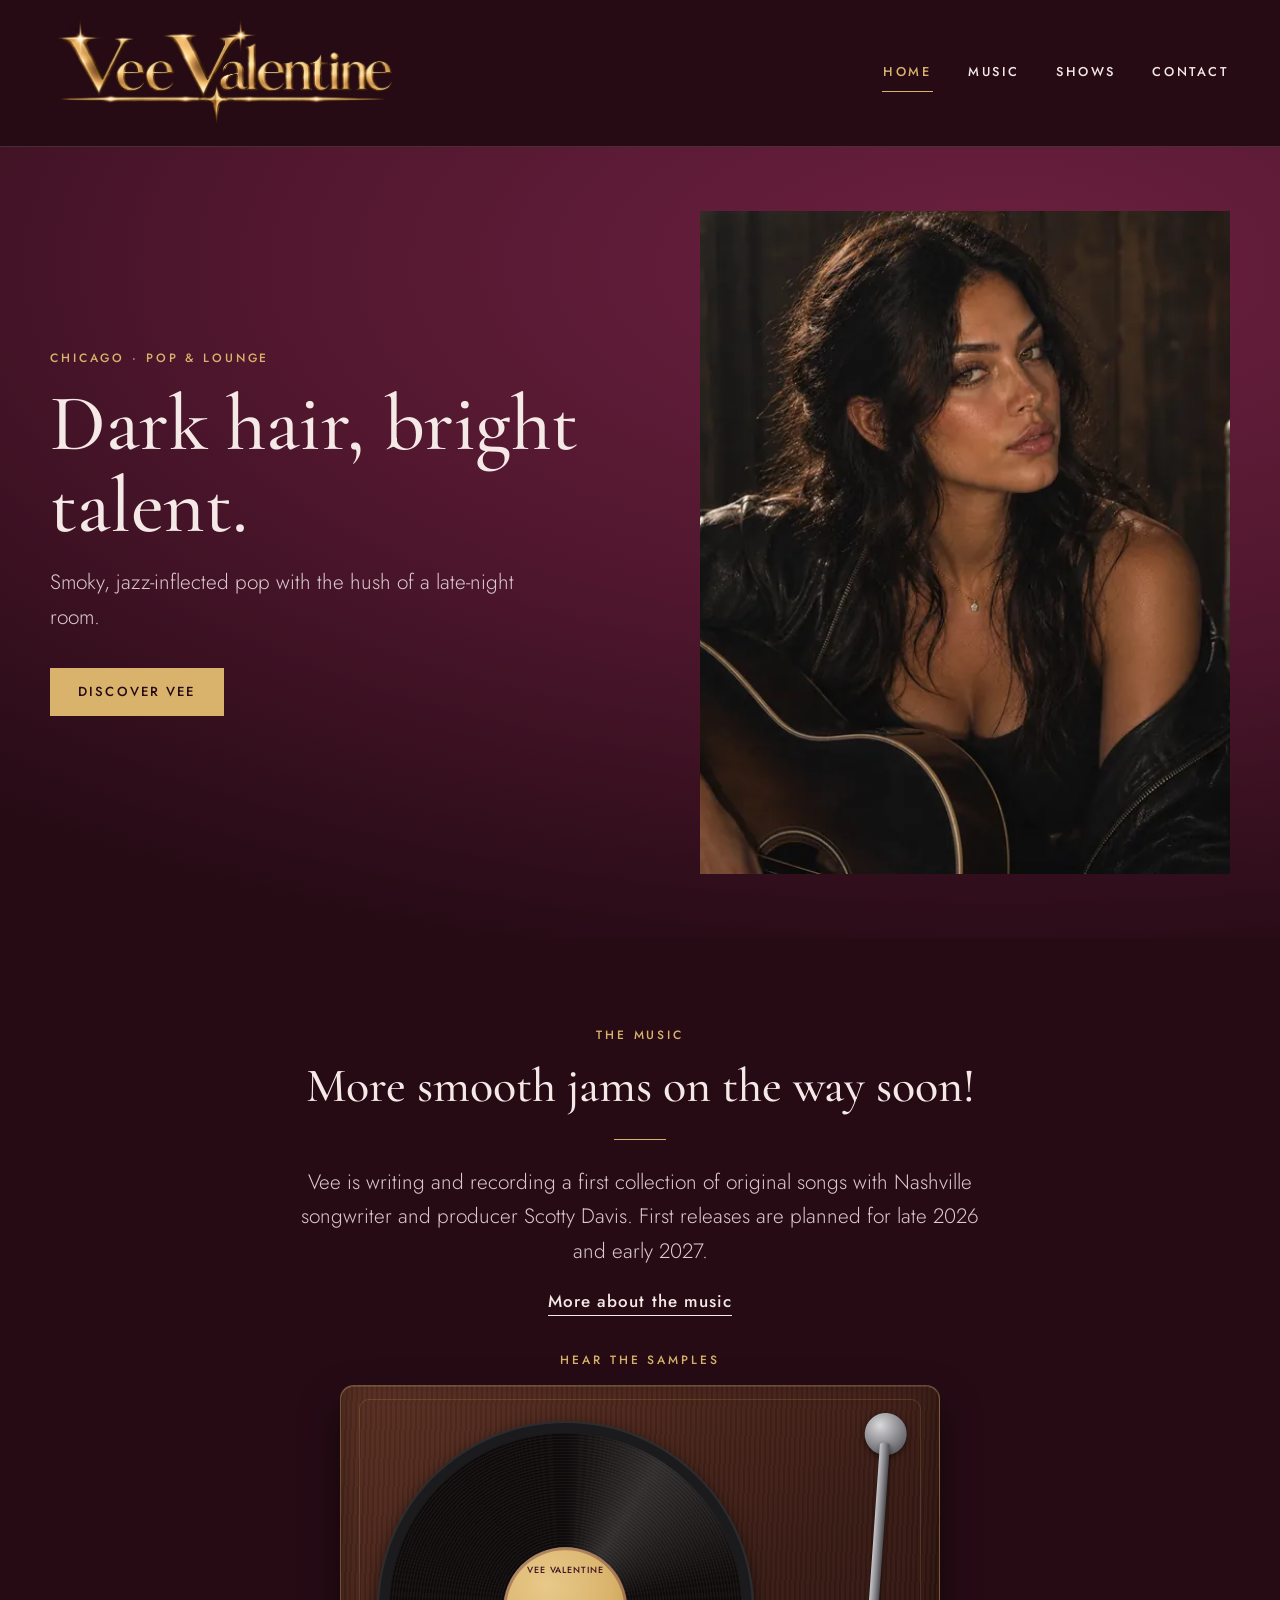
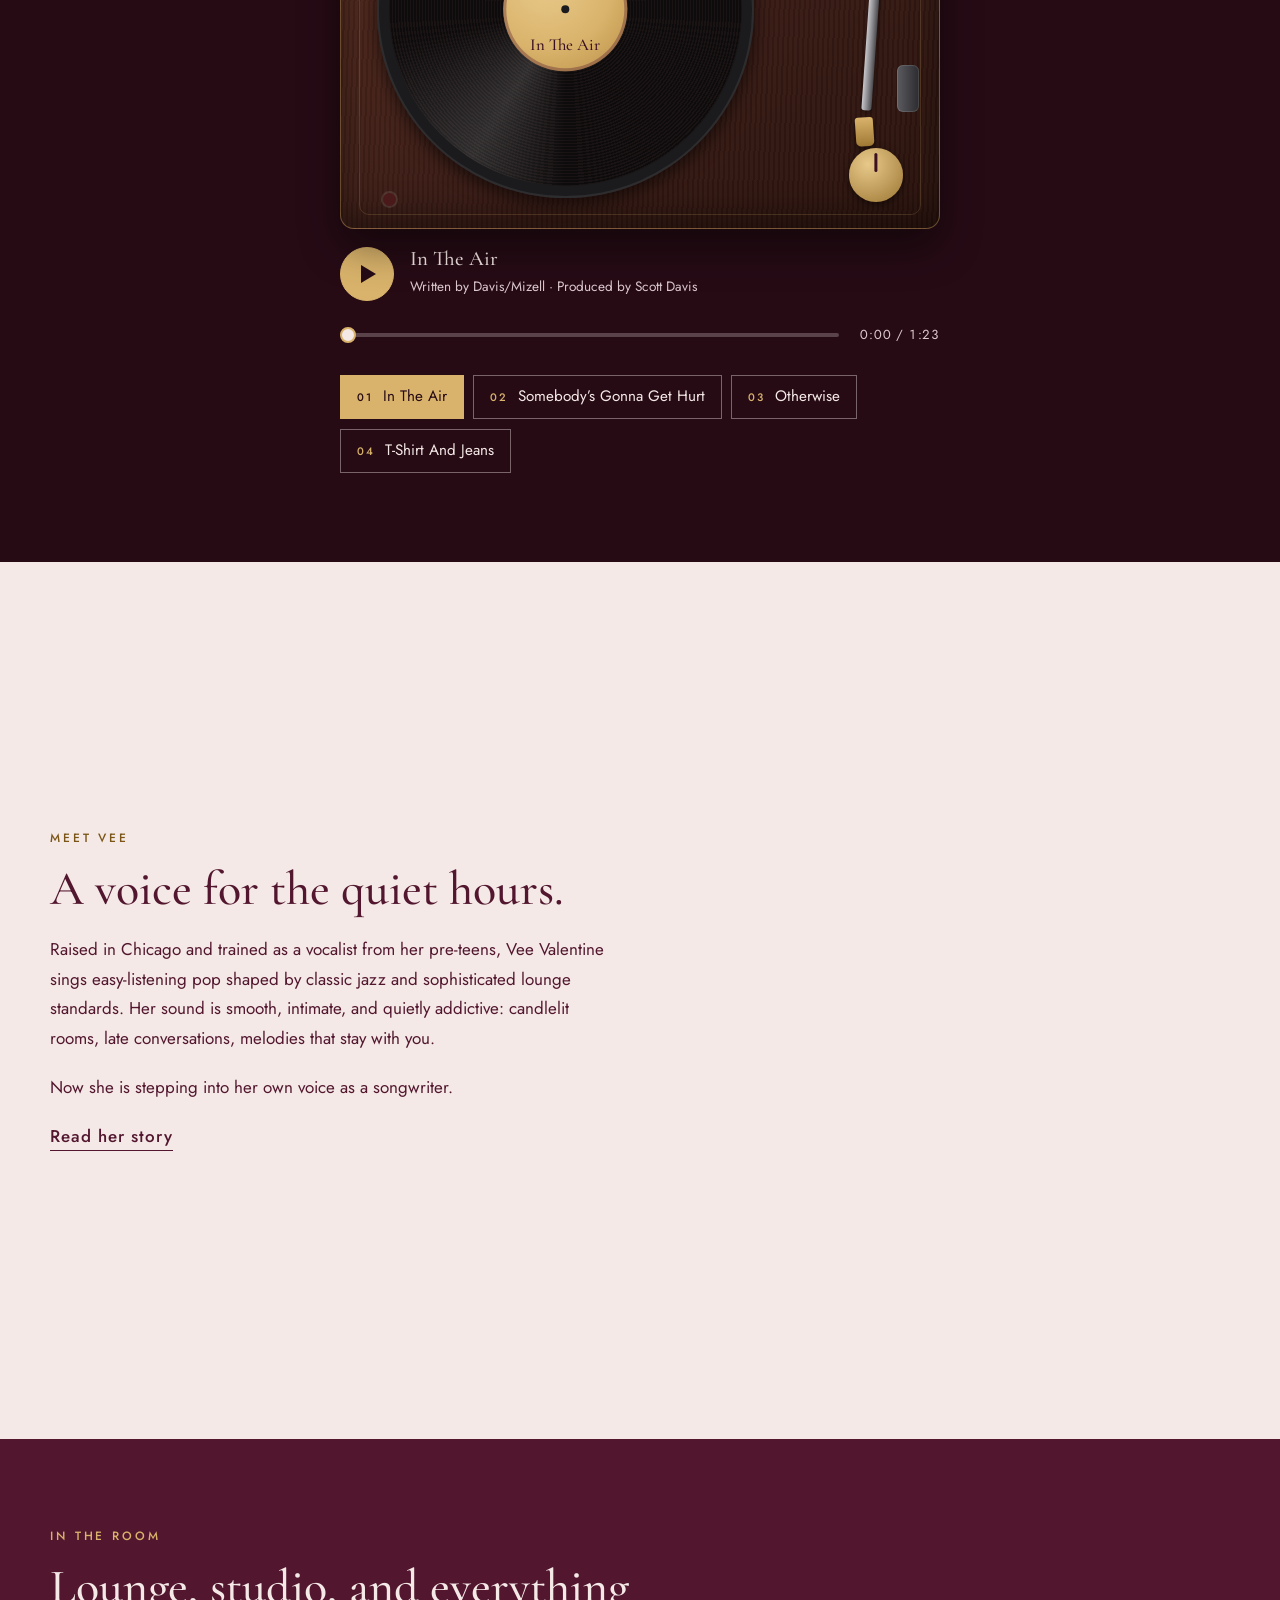
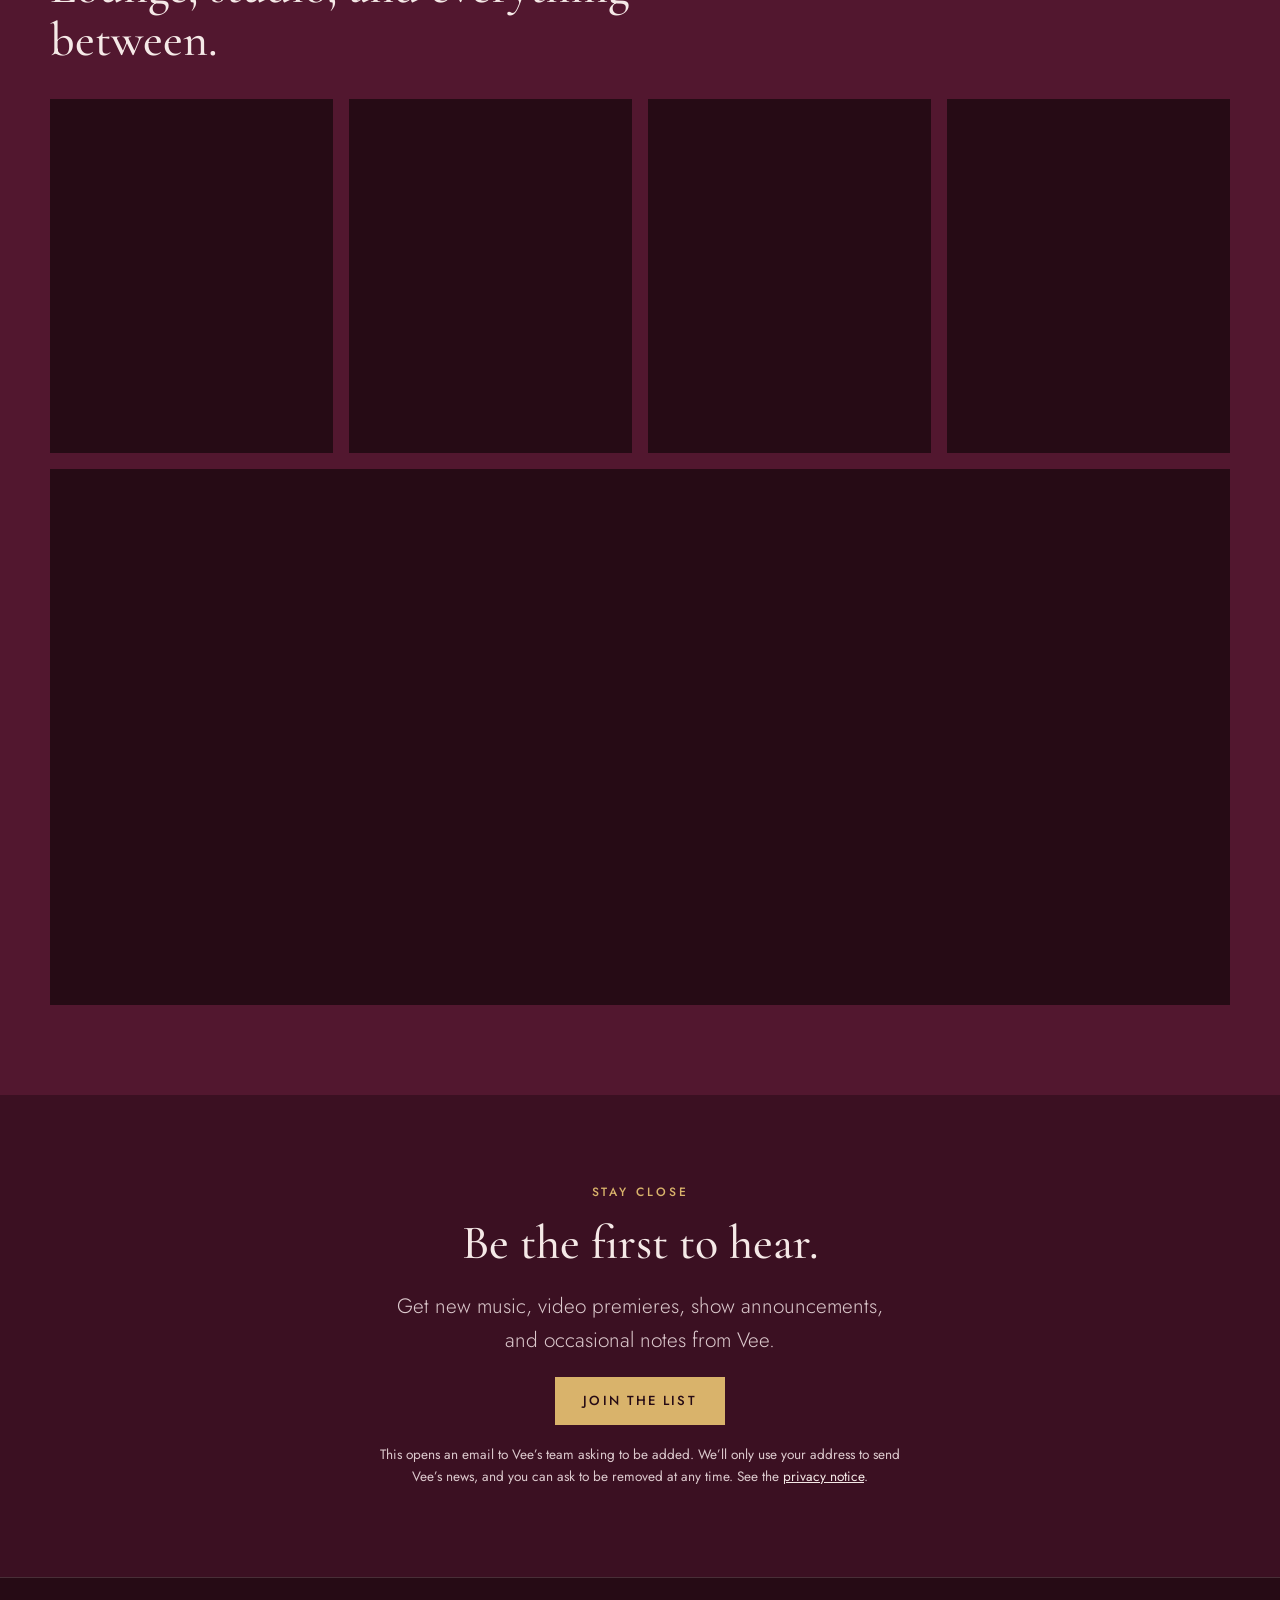
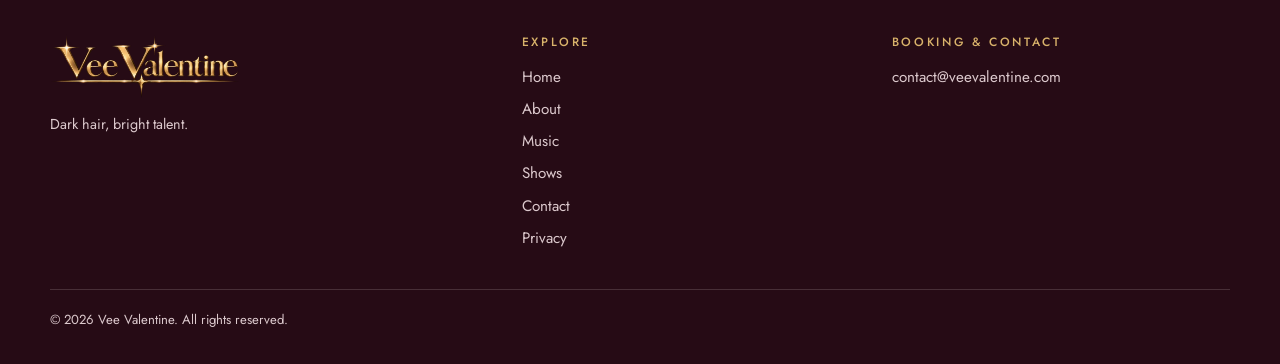
==== index.html @ f45ce99c "Player: new tracks first; all credits say Scott Davis" ====
<!doctype html>
<html lang="en">
<head>
<meta charset="utf-8">
<meta name="viewport" content="width=device-width,initial-scale=1">
<meta http-equiv="Content-Security-Policy" content="default-src 'none'; img-src 'self'; font-src 'self'; media-src 'self'; style-src 'self'; script-src 'self'; base-uri 'none'; form-action 'none'">
<meta name="referrer" content="no-referrer">
<title>Vee Valentine | Smoky, jazz-inflected pop from Chicago</title>
<meta name="description" content="Vee Valentine is a Chicago vocalist whose smoky, jazz-inflected pop feels like velvet, low light, and a secret shared after midnight.">
<link rel="canonical" href="https://veevalentine.com/">
<meta name="theme-color" content="#260B15">
<meta property="og:type" content="website">
<meta property="og:site_name" content="Vee Valentine">
<meta property="og:title" content="Vee Valentine | Smoky, jazz-inflected pop from Chicago">
<meta property="og:description" content="Vee Valentine is a Chicago vocalist whose smoky, jazz-inflected pop feels like velvet, low light, and a secret shared after midnight.">
<meta property="og:url" content="https://veevalentine.com/">
<meta property="og:image" content="https://veevalentine.com/images/og-vee-valentine.jpg">
<meta property="og:image:width" content="1200">
<meta property="og:image:height" content="630">
<meta property="og:image:alt" content="Vee Valentine wordmark beside a portrait of the artist at a vintage microphone">
<meta name="twitter:card" content="summary_large_image">
<link rel="stylesheet" href="style.css?v=39">
<script type="application/ld+json">{"@context":"https://schema.org","@type":"MusicGroup","name":"Vee Valentine","url":"https://veevalentine.com/","description":"Chicago vocalist blending classic jazz and lounge influences with modern pop.","genre":["Pop","Jazz","Lounge"],"image":"https://veevalentine.com/images/og-vee-valentine.jpg"}</script>
</head>
<body>
<a class="skip" href="#main">Skip to content</a>
<header class="site-header">
<div class="wrap header-inner">
<a class="brand" href="index.html"><img src="images/logo-d.webp" width="1400" height="482" alt="Vee Valentine"></a>
<nav class="site-nav" aria-label="Primary"><ul><li><a href="index.html" aria-current="page">Home</a></li><li><a href="music.html">Music</a></li><li><a href="shows.html">Shows</a></li><li><a href="contact.html">Contact</a></li></ul></nav>
</div>
</header>
<main id="main">
<section class="hero" aria-labelledby="hero-h">
<div class="wrap hero-grid">
<div class="hero-copy">
<p class="eyebrow">Chicago &middot; pop &amp; lounge</p>
<h1 id="hero-h">Dark hair, bright talent.</h1>
<p class="lead">Smoky, jazz-inflected pop with the hush of a late-night room.</p>
<p><a class="btn" href="#meet">Discover Vee</a></p>
</div>
<div class="hero-photo"><img src="images/web/hero2-full.webp" srcset="images/web/hero2-640.webp 640w, images/web/hero2-full.webp 1254w" sizes="(max-width:860px) 92vw, 46vw" width="1254" height="1254" alt="Vee Valentine holding an acoustic guitar in a warmly lit wood-paneled room, looking toward the camera" fetchpriority="high"></div>
</div>
</section>

<section class="section dark" aria-labelledby="music-h">
<div class="wrap"><div class="statement">
<p class="eyebrow">The music</p>
<h2 id="music-h">More smooth jams on the way soon!</h2>
<hr class="rule">
<p class="lead">Vee is writing and recording a first collection of original songs with Nashville songwriter and producer Scotty Davis. First releases are planned for late 2026 and early 2027.</p>
<p><a class="textlink" href="music.html">More about the music</a></p>
<div class="player-wrap">
<p class="eyebrow">Hear the samples</p>
<div class="player" data-player data-title="In The Air">
<div class="deck" aria-hidden="true">
<div class="platter"><div class="vinyl"><div class="label"><div><span>Vee Valentine</span><b class="label-title">In The Air</b></div></div></div></div>
<div class="rest"></div>
<div class="arm"><i></i></div>
<div class="led"></div><div class="knob"></div>
</div>
<div class="controls">
<button class="play" type="button" aria-label="Play In The Air"><span class="icon-play"></span><span class="icon-pause"></span></button>
<div class="meta"><strong class="track-title">In The Air</strong><span class="track-credit">Written by Davis/Mizell &middot; Produced by Scott Davis</span></div>
<div class="scrub"><input class="scrub-range" type="range" min="0" max="1000" value="0" step="1" aria-label="Seek within In The Air"><span class="time" aria-hidden="true">0:00 / 0:00</span></div>
<ul class="tracklist" aria-label="Choose a track">
<li><button type="button" data-src="audio/in-the-air-sample.mp3" data-title="In The Air" data-credit="Written by Davis/Mizell &middot; Produced by Scott Davis" aria-current="true"><span>01</span>In The Air</button></li>
<li><button type="button" data-src="audio/somebodys-gonna-get-hurt-sample.mp3" data-title="Somebody&rsquo;s Gonna Get Hurt" data-credit="Written by Davis/Chan &middot; Produced by Scott Davis" aria-current="false"><span>02</span>Somebody&rsquo;s Gonna Get Hurt</button></li>
<li><button type="button" data-src="audio/otherwise-sample.mp3" data-title="Otherwise" data-credit="Written and Produced by Scott Davis" aria-current="false"><span>03</span>Otherwise</button></li>
<li><button type="button" data-src="audio/t-shirt-and-jeans-sample.mp3" data-title="T-Shirt And Jeans" data-credit="Written and Produced by Scott Davis" aria-current="false"><span>04</span>T-Shirt And Jeans</button></li>
</ul>
</div>
<audio controls preload="metadata" src="audio/in-the-air-sample.mp3">Your browser does not support audio playback.</audio>
<noscript><p class="fineprint">Also: <a href="audio/somebodys-gonna-get-hurt-sample.mp3">Somebody&rsquo;s Gonna Get Hurt</a>, <a href="audio/otherwise-sample.mp3">Otherwise</a>, <a href="audio/t-shirt-and-jeans-sample.mp3">T-Shirt And Jeans</a></p></noscript>
</div>
</div>
<!-- FEATURED RELEASE (future): replace this section with the .release layout from music.html
     (artwork, title, confirmed date, Spotify embed, listen link) once a verified release exists. -->
</div></div>
</section>

<section class="section light" id="meet" aria-labelledby="meet-h">
<div class="wrap split">
<div class="prose">
<p class="eyebrow">Meet Vee</p>
<h2 id="meet-h">A voice for the quiet hours.</h2>
<p>Raised in Chicago and trained as a vocalist from her pre-teens, Vee Valentine sings easy-listening pop shaped by classic jazz and sophisticated lounge standards. Her sound is smooth, intimate, and quietly addictive: candlelit rooms, late conversations, melodies that stay with you.</p>
<p>Now she is stepping into her own voice as a songwriter.</p>
<p><a class="textlink" href="about.html">Read her story</a></p>
</div>
<div><img src="images/web/intro-full.webp" srcset="images/web/intro-640.webp 608w, images/web/intro-full.webp 608w" sizes="(max-width:820px) 92vw, 44vw" width="608" height="906" alt="Vee Valentine at an upright piano in a ball cap, working through handwritten sheet music" loading="lazy" decoding="async"></div>
</div>
</section>

<section class="section wine" aria-labelledby="photos-h">
<div class="wrap">
<div class="section-head"><p class="eyebrow">In the room</p><h2 id="photos-h">Lounge, studio, and everything between.</h2></div>
<div class="gallery">
<a class="thumb" href="images/web/portrait-full.webp" data-lightbox><img src="images/web/portrait-full.webp" srcset="images/web/portrait-640.webp 640w, images/web/portrait-full.webp 1024w" sizes="(max-width:899px) 46vw, 22vw" width="1024" height="1536" alt="Vee headshot" loading="lazy" decoding="async"></a>
<a class="thumb" href="images/web/booth-full.webp" data-lightbox><img src="images/web/booth-full.webp" srcset="images/web/booth-640.webp 640w, images/web/booth-full.webp 896w" sizes="(max-width:899px) 46vw, 22vw" width="896" height="1181" alt="Vee in the studio" loading="lazy" decoding="async"></a>
<a class="thumb" href="images/web/studio-full.webp" data-lightbox><img src="images/web/studio-full.webp" srcset="images/web/studio-640.webp 640w, images/web/studio-full.webp 1024w" sizes="(max-width:899px) 46vw, 22vw" width="1024" height="1535" alt="Vee recording demos" loading="lazy" decoding="async"></a>
<a class="thumb" href="images/web/group-full.webp" data-lightbox><img src="images/web/group-full.webp" srcset="images/web/group-640.webp 640w, images/web/group-full.webp 1086w" sizes="(max-width:899px) 46vw, 22vw" width="1086" height="1448" alt="Vee in Nashville with her band (The Honey Makers)" loading="lazy" decoding="async"></a>
<a class="thumb thumb-wide" href="images/web/live3-full.webp" data-lightbox><img src="images/web/live3-full.webp" srcset="images/web/live3-640.webp 640w, images/web/live3-full.webp 1448w" sizes="(max-width:1180px) 92vw, 1116px" width="1448" height="1086" alt="Vee and her band, The Honey Makers" loading="lazy" decoding="async"></a>
</div>
</div>
</section>

<section class="section deep signup" aria-labelledby="join-h">
<div class="wrap"><div class="statement">
<p class="eyebrow">Stay close</p>
<h2 id="join-h">Be the first to hear.</h2>
<p class="lead">Get new music, video premieres, show announcements, and occasional notes from Vee.</p>
<p><a class="btn" href="mailto:contact@veevalentine.com?subject=Join%20the%20list">Join the list</a></p>
<p class="fineprint">This opens an email to Vee&rsquo;s team asking to be added. We&rsquo;ll only use your address to send Vee&rsquo;s news, and you can ask to be removed at any time. See the <a href="privacy.html">privacy notice</a>.</p>
</div></div>
</section>

<dialog class="lb" id="lightbox" aria-label="Photo viewer">
<figure><img alt=""><figcaption></figcaption></figure>
<p class="lb-count" aria-live="polite"></p>
<button class="lb-btn lb-close" type="button" aria-label="Close photo viewer">&times;</button>
<button class="lb-btn lb-prev" type="button" aria-label="Previous photo">&lsaquo;</button>
<button class="lb-btn lb-next" type="button" aria-label="Next photo">&rsaquo;</button>
</dialog>
</main>
<footer class="site-footer">
<div class="wrap">
<div class="footer-grid">
<div><img src="images/logo-d.webp" width="1400" height="482" alt="Vee Valentine" loading="lazy"><p class="footer-note">Dark hair, bright talent.</p></div>
<div><h2>Explore</h2><ul>
<li><a href="index.html">Home</a></li><li><a href="about.html">About</a></li><li><a href="music.html">Music</a></li><li><a href="shows.html">Shows</a></li><li><a href="contact.html">Contact</a></li><li><a href="privacy.html">Privacy</a></li></ul></div>
<div><h2>Booking &amp; contact</h2><ul><li><a href="mailto:contact@veevalentine.com">contact@veevalentine.com</a></li></ul></div>
</div>
<p class="copyright">&copy; 2026 Vee Valentine. All rights reserved.</p>
</div>
</footer>
<script src="site.js" defer></script>
<script src="player.js?v=5" defer></script>
</body>
</html>
---- style.css ----
/* Vee Valentine — design system
   Palette: wine #52172F, near-black wine #260B15, champagne gold #D9B36B, ivory #F5E9E7, charcoal #30202A
   Type: Cormorant Garamond (headings) + Jost (body/nav), both self-hosted. No scripts required for layout. */

@font-face{font-family:"Jost";font-weight:300;font-style:normal;font-display:swap;src:url(fonts/jost-latin-300-normal.woff2) format("woff2")}
@font-face{font-family:"Jost";font-weight:400;font-style:normal;font-display:swap;src:url(fonts/jost-latin-400-normal.woff2) format("woff2")}
@font-face{font-family:"Jost";font-weight:500;font-style:normal;font-display:swap;src:url(fonts/jost-latin-500-normal.woff2) format("woff2")}
@font-face{font-family:"Cormorant Garamond";font-weight:500;font-style:normal;font-display:swap;src:url(fonts/cormorant-garamond-latin-500-normal.woff2) format("woff2")}
@font-face{font-family:"Cormorant Garamond";font-weight:400;font-style:italic;font-display:swap;src:url(fonts/cormorant-garamond-latin-400-italic.woff2) format("woff2")}

:root{
  --wine:#52172F; --wine-deep:#3B1022; --night:#260B15; --charcoal:#30202A;
  --gold:#D9B36B; --ivory:#F5E9E7; --muted:#DCC9CD; --line:rgba(245,233,231,.16);
  --ink-on-light:#52172F; --gold-on-light:#7A5516;
  --sans:"Jost","Avenir Next","Helvetica Neue",Arial,sans-serif;
  --serif:"Cormorant Garamond",Georgia,"Times New Roman",serif;
  --wrap:1180px; --gutter:clamp(1.1rem,4vw,2rem);
}
*,*::before,*::after{box-sizing:border-box}
html{background:var(--night);scroll-behavior:smooth;-webkit-text-size-adjust:100%}
body{margin:0;background:var(--wine);color:var(--ivory);font:400 1.0625rem/1.75 var(--sans);-webkit-font-smoothing:antialiased;overflow-wrap:break-word}
img{display:block;max-width:100%;height:auto}
a{color:inherit}
p{margin:0 0 1.2rem}
h1,h2,h3{font-family:var(--serif);font-weight:500;margin:0}
.wrap{width:min(100% - 2*var(--gutter),var(--wrap));margin-inline:auto}
:focus-visible{outline:2px solid var(--gold);outline-offset:3px}
.light :focus-visible{outline-color:var(--wine)}
.skip{position:absolute;left:.5rem;top:-4rem;z-index:100;background:var(--gold);color:var(--night);padding:.7rem 1.1rem;text-decoration:none;font-weight:500}
.skip:focus{top:.5rem}

/* Header */
.site-header{background:var(--night);border-bottom:1px solid var(--line)}
.header-inner{display:flex;align-items:center;justify-content:space-between;gap:1.5rem;padding-block:.85rem}
.brand{display:block;line-height:0}
.brand img{width:clamp(210px,27vw,380px);height:auto}
.site-nav ul{display:flex;gap:clamp(1.1rem,2.6vw,2.4rem);list-style:none;margin:0;padding:0}
.site-nav a{display:inline-block;padding:.75rem .1rem;font:500 .8rem/1 var(--sans);letter-spacing:.2em;text-transform:uppercase;text-decoration:none;color:var(--ivory);border-bottom:1px solid transparent}
.site-nav a:hover{color:var(--gold)}
.site-nav a[aria-current="page"]{color:var(--gold);border-bottom-color:var(--gold)}
@media (max-width:760px){
  .header-inner{flex-direction:column;gap:.1rem;padding-block:.7rem .3rem}
  .brand img{width:min(240px,62vw)}
  .site-nav a{padding:.85rem .15rem;font-size:.76rem;letter-spacing:.17em}
  .site-nav ul{gap:1.15rem}
}

/* Buttons */
.btn{display:inline-block;padding:.95rem 1.7rem;background:var(--gold);color:var(--night);border:1px solid var(--gold);font:500 .82rem/1.2 var(--sans);letter-spacing:.16em;text-transform:uppercase;text-decoration:none;transition:background .2s,color .2s,border-color .2s}
.btn:hover{background:var(--ivory);border-color:var(--ivory)}
.btn.ghost{background:transparent;color:var(--ivory);border-color:rgba(245,233,231,.55)}
.btn.ghost:hover{background:var(--ivory);color:var(--night)}
.light .btn{background:var(--wine);border-color:var(--wine);color:var(--ivory)}
.light .btn:hover{background:var(--night);border-color:var(--night)}
.textlink{font-weight:500;letter-spacing:.06em;text-decoration:none;border-bottom:1px solid currentColor;padding-bottom:.1rem}
.textlink:hover{color:var(--gold)}
.light .textlink:hover{color:var(--night)}

/* Sections */
.section{padding-block:clamp(3rem,7vw,6rem)}
.section.dark{background:var(--night)}
.section.deep{background:var(--wine-deep)}
.section.light{background:var(--ivory);color:var(--ink-on-light)}
.eyebrow{margin:0 0 1rem;font:500 .75rem/1.4 var(--sans);letter-spacing:.24em;text-transform:uppercase;color:var(--gold)}
.light .eyebrow{color:var(--gold-on-light)}
h2{font-size:clamp(2rem,3.8vw,3rem);line-height:1.1;margin-bottom:1.2rem}
.light h2,.light h1{color:var(--ink-on-light)}
.lead{font:300 clamp(1.1rem,1.8vw,1.3rem)/1.65 var(--sans);color:var(--muted)}
.light .lead{color:#6b3a4d}
.split{display:grid;grid-template-columns:1fr 1fr;gap:clamp(2rem,5vw,4.5rem);align-items:center}
.split.rev>:first-child{order:2}
.split img{width:100%;aspect-ratio:4/5;object-fit:cover}
@media (max-width:820px){.split{grid-template-columns:1fr}.split.rev>:first-child{order:0}}
.statement{max-width:44rem;margin-inline:auto;text-align:center}
.rule{width:3.2rem;height:1px;background:var(--gold);margin:1.6rem auto;border:0}
.prose p{max-width:38rem}
.pull{margin:2rem 0 0;padding-left:1.2rem;border-left:1px solid var(--gold);font:italic 400 clamp(1.35rem,2.3vw,1.85rem)/1.4 var(--serif);max-width:34rem}

/* Hero */
.hero{background:radial-gradient(120% 90% at 78% 15%,#6b2040 0,var(--wine) 48%,var(--night) 100%);padding-block:clamp(2rem,5vw,4.5rem)}
.hero-grid{display:grid;grid-template-columns:1.05fr .95fr;gap:clamp(1.8rem,5vw,4rem);align-items:center}
.hero h1{font-size:clamp(2.8rem,6.4vw,5rem);line-height:1.02;margin:0 0 1.2rem;letter-spacing:-.005em}
.hero .lead{max-width:30rem;margin:0 0 2.1rem}
.hero-photo img{width:100%;aspect-ratio:4/5;object-fit:cover;object-position:58% 30%}
@media (max-width:860px){
  .hero{padding-block:1.1rem 2rem}
  .hero-grid{grid-template-columns:1fr;gap:1.2rem}
  .hero-photo{order:-1}
  .hero-photo img{aspect-ratio:1/.86;object-position:58% 28%}
  .hero .eyebrow{display:none}
  .hero h1{font-size:clamp(2.5rem,10vw,3.4rem);margin-bottom:.7rem}
  .hero .lead{margin-bottom:1.3rem}
}

/* Gallery */
.gallery{display:grid;grid-template-columns:repeat(2,1fr);gap:.75rem;margin-top:2rem}
@media (min-width:900px){.gallery{grid-template-columns:repeat(4,1fr);gap:1rem}}
.thumb{display:block;overflow:hidden;background:var(--night)}
.thumb img{width:100%;aspect-ratio:4/5;object-fit:cover;transition:transform .5s ease}
.thumb:hover img{transform:scale(1.04)}
.section-head{max-width:40rem}
.section-head.center{margin-inline:auto;text-align:center}

/* Lightbox (native <dialog>; needs site.js — without JS the thumbnails open the full image) */
dialog.lb{border:0;padding:0;margin:0;max-width:none;max-height:none;width:100vw;height:100vh;background:transparent;color:var(--ivory)}
dialog.lb[open]{display:flex;flex-direction:column;align-items:center;justify-content:center;gap:.8rem}
dialog.lb::backdrop{background:rgba(20,6,12,.94)}
.lb img{max-width:min(92vw,980px);max-height:78vh;width:auto;height:auto;object-fit:contain}
.lb figcaption{max-width:min(92vw,680px);text-align:center;font-size:.92rem;line-height:1.5;color:var(--muted)}
.lb figure{margin:0;display:flex;flex-direction:column;align-items:center;gap:.8rem}
.lb-btn{position:absolute;background:rgba(38,11,21,.65);color:var(--ivory);border:1px solid rgba(245,233,231,.35);width:3rem;height:3rem;font:400 1.8rem/1 var(--serif);cursor:pointer;display:grid;place-items:center}
.lb-btn:hover{background:var(--gold);color:var(--night);border-color:var(--gold)}
.lb-close{top:1rem;right:1rem}
.lb-prev{left:1rem;top:50%;transform:translateY(-50%)}
.lb-next{right:1rem;top:50%;transform:translateY(-50%)}
.lb-count{font-size:.8rem;letter-spacing:.18em;color:var(--muted)}

/* Page heads and empty states */
.page-head{padding-block:clamp(2.5rem,6vw,4.5rem) clamp(1.5rem,3vw,2.5rem);text-align:center;background:linear-gradient(var(--night),var(--wine))}
.page-head h1{font-size:clamp(2.6rem,5.5vw,4rem);line-height:1.05}
.page-head .lead{max-width:36rem;margin:1rem auto 0}
.empty{max-width:42rem;margin-inline:auto;text-align:center;padding:clamp(2rem,5vw,3.2rem);border:1px solid var(--line);background:rgba(38,11,21,.35)}
.empty h2{font-size:clamp(1.7rem,3vw,2.3rem)}
.actions{display:flex;flex-wrap:wrap;gap:.9rem;justify-content:center;margin-top:1.6rem}

/* Signup / join the list */
.signup{text-align:center}
.signup .statement p.lead{margin-inline:auto;max-width:32rem}
.fineprint{margin:1.2rem auto 0;max-width:34rem;font-size:.85rem;line-height:1.6;color:var(--muted)}
.fineprint a{color:var(--ivory)}

/* Contact */
.mail-link{display:inline-block;margin:.4rem 0 1rem;font:500 clamp(1.5rem,4.6vw,2.4rem)/1.2 var(--serif);color:var(--gold);text-decoration:none;border-bottom:1px solid var(--gold);word-break:break-word}
.mail-link:hover{color:var(--ivory);border-color:var(--ivory)}

/* Future-ready components (not displayed yet) */
.release{display:grid;grid-template-columns:minmax(0,340px) 1fr;gap:clamp(1.5rem,4vw,3rem);align-items:center}
.release img{width:100%;aspect-ratio:1/1;object-fit:cover}
.release-embed{width:100%;max-width:560px;border:0}
@media (max-width:760px){.release{grid-template-columns:1fr}}
.shows{list-style:none;margin:0 auto;padding:0;max-width:46rem}
.shows li{display:flex;gap:1.4rem;align-items:center;padding:1rem 0;border-bottom:1px solid var(--line)}
.shows .date{flex:0 0 5rem;text-align:center;line-height:1.1}
.shows .dow{display:block;font:500 .75rem var(--sans);letter-spacing:.2em;text-transform:uppercase;color:var(--muted)}
.shows .day{display:block;font:500 2.6rem/1.1 var(--serif);color:var(--gold)}
.shows .info strong{display:block;font-weight:500;font-size:1.1rem}
.shows .info span{color:var(--muted);font-size:.92rem}

/* Footer */
.site-footer{background:var(--night);border-top:1px solid var(--line);padding-block:clamp(2.2rem,5vw,3.5rem) 2rem;font-size:.95rem}
.footer-grid{display:grid;grid-template-columns:1.3fr 1fr 1fr;gap:2rem}
.footer-grid img{width:190px;margin-bottom:.8rem}
.footer-grid h2{font:500 .75rem/1.4 var(--sans);letter-spacing:.22em;text-transform:uppercase;color:var(--gold);margin:0 0 .8rem}
.footer-grid ul{list-style:none;margin:0;padding:0}
.footer-grid li{margin:0 0 .35rem}
.footer-grid a{text-decoration:none;color:var(--muted)}
.footer-grid a:hover{color:var(--gold)}
.footer-note{margin:0;color:var(--muted);font-size:.9rem;max-width:20rem}
.copyright{margin:2rem 0 0;padding-top:1.2rem;border-top:1px solid var(--line);color:var(--muted);font-size:.82rem}
@media (max-width:760px){.footer-grid{grid-template-columns:1fr;gap:1.6rem}}

@media (prefers-reduced-motion:reduce){
  html{scroll-behavior:auto}
  *,*::before,*::after{transition:none!important;animation:none!important}
}

/* Sample show listings */
.sample-shows{max-width:46rem;margin:clamp(2rem,5vw,3.5rem) auto 0}
.sample-shows .eyebrow{text-align:center;margin-bottom:.3rem}
.sample-note{text-align:center;margin:0 0 1.2rem;font-size:.85rem;color:var(--muted);opacity:.8}
.shows .mon{display:block;font:500 .75rem var(--sans);letter-spacing:.2em;text-transform:uppercase;color:var(--muted)}
.shows .day{font-variant-numeric:lining-nums;font-feature-settings:"lnum" 1}
.soft-note{max-width:34rem;margin:0 auto 1.6rem;text-align:center;font:300 .82rem/1.6 var(--sans);letter-spacing:.03em;color:var(--muted);opacity:.62}

/* Vintage record player (see player.js). Works without JS: the native audio controls show instead. */
.player{width:min(100%,600px);margin-inline:auto}
.player .deck{position:relative;aspect-ratio:1.35/1;border-radius:14px;overflow:hidden;
  background:
    repeating-linear-gradient(92deg,rgba(0,0,0,.07) 0 2px,rgba(255,255,255,.02) 2px 5px),
    linear-gradient(145deg,#5a2f22 0%,#3a1c15 55%,#2a120d 100%);
  border:1px solid rgba(217,179,107,.35);
  box-shadow:0 18px 40px rgba(0,0,0,.45),inset 0 1px 0 rgba(255,255,255,.12),inset 0 -14px 30px rgba(0,0,0,.35)}
.player .deck::after{content:"";position:absolute;inset:3%;border:1px solid rgba(217,179,107,.18);border-radius:10px;pointer-events:none}
.player .platter{position:absolute;left:6%;top:8%;width:63%;aspect-ratio:1;border-radius:50%;
  background:radial-gradient(circle at 50% 50%,#2c2c2e 0 60%,#8a8a8d 61% 62%,#1b1b1d 63% 100%);
  box-shadow:0 6px 16px rgba(0,0,0,.55),inset 0 0 0 2px rgba(255,255,255,.08)}
.player .vinyl{position:absolute;inset:3.2%;border-radius:50%;
  background:
    conic-gradient(from 0deg,rgba(255,255,255,0) 0,rgba(255,255,255,.14) 9%,rgba(255,255,255,0) 22%,rgba(255,255,255,0) 50%,rgba(255,255,255,.14) 59%,rgba(255,255,255,0) 72%),
    repeating-radial-gradient(circle,#0d0b0c 0 1.5px,#191413 1.5px 3px);
  animation:vinyl-spin 1.8s linear infinite;animation-play-state:paused;will-change:transform}
.player.is-playing .vinyl{animation-play-state:running}
@keyframes vinyl-spin{to{transform:rotate(360deg)}}
.player .label{position:absolute;left:50%;top:50%;width:35%;aspect-ratio:1;transform:translate(-50%,-50%);border-radius:50%;
  background:radial-gradient(circle at 35% 30%,#e8c98a,#d9b36b 55%,#b98d46);
  display:grid;place-items:center;text-align:center;color:#3b1022;box-shadow:inset 0 0 0 3px rgba(82,23,47,.35)}
.player .label span{font:500 clamp(.38rem,1.2vw,.56rem)/1.2 var(--sans);letter-spacing:.1em;text-transform:uppercase}
.player .label b{display:block;font:500 clamp(.7rem,2.3vw,1.05rem)/1.05 var(--serif);margin-top:.15rem}
.player .label::after{content:"";position:absolute;width:7%;aspect-ratio:1;border-radius:50%;background:#1b1b1d}
.player .arm{position:absolute;right:5.5%;top:6%;width:7%;aspect-ratio:1/8;transform-origin:50% 9%;
  transform:rotate(var(--arm,4deg));transition:transform 1s cubic-bezier(.4,.1,.2,1)}
.player .arm::before{content:"";position:absolute;left:50%;top:0;width:100%;aspect-ratio:1;transform:translateX(-50%);border-radius:50%;
  background:radial-gradient(circle at 35% 30%,#d9d9dc,#7b7b80 60%,#3b3b3f);box-shadow:0 2px 6px rgba(0,0,0,.5)}
.player .arm::after{content:"";position:absolute;left:50%;top:9%;width:24%;height:80%;transform:translateX(-50%);
  background:linear-gradient(90deg,#c9c9cd,#8b8b90 50%,#4a4a4e);border-radius:3px;box-shadow:1px 2px 5px rgba(0,0,0,.45)}
.player .arm i{position:absolute;left:50%;bottom:0;width:44%;aspect-ratio:1/1.6;transform:translateX(-50%) rotate(-8deg);
  background:linear-gradient(180deg,#d9b36b,#a07a35);border-radius:3px 3px 5px 5px;box-shadow:0 3px 6px rgba(0,0,0,.5)}
.player .rest{position:absolute;right:3.4%;top:63%;width:3.6%;aspect-ratio:1/2.2;border-radius:6px;background:linear-gradient(90deg,#5b5b60,#2c2c30);box-shadow:inset 0 0 0 1px rgba(255,255,255,.12)}
.player .led{position:absolute;left:7%;bottom:5%;width:2.2%;aspect-ratio:1;border-radius:50%;background:#4a1a1a;box-shadow:0 0 0 2px rgba(255,255,255,.1)}
.player.is-engaging .led{background:#ff7a59;box-shadow:0 0 10px 2px rgba(255,122,89,.75),0 0 0 2px rgba(255,255,255,.12)}
.player .knob{position:absolute;right:6%;bottom:6%;width:9%;aspect-ratio:1;border-radius:50%;
  background:radial-gradient(circle at 35% 30%,#e8c98a,#9c7633);box-shadow:0 3px 8px rgba(0,0,0,.5)}
.player .knob::after{content:"";position:absolute;left:50%;top:10%;width:6%;height:34%;background:#3b1022;border-radius:2px;transform:translateX(-50%)}
.player .controls{display:none;align-items:center;gap:1rem;margin-top:1.1rem;flex-wrap:wrap}
.player.is-ready .controls{display:flex}
.player.is-ready audio{display:none}
.player:not(.is-ready) audio{display:block;width:100%;margin-top:1rem}
.player .play{flex:0 0 3.4rem;height:3.4rem;border-radius:50%;border:1px solid var(--gold);background:var(--gold);color:var(--night);cursor:pointer;display:grid;place-items:center;transition:background .2s}
.player .play:hover{background:var(--ivory);border-color:var(--ivory)}
.player .play .icon-play{width:0;height:0;border-left:.95rem solid currentColor;border-top:.6rem solid transparent;border-bottom:.6rem solid transparent;margin-left:.2rem}
.player .play .icon-pause{display:none;width:1rem;height:1.1rem;border-left:.32rem solid currentColor;border-right:.32rem solid currentColor}
.player.is-engaging .play .icon-play{display:none}
.player.is-engaging .play .icon-pause{display:block}
.player .meta{flex:1 1 9rem;min-width:0;text-align:left}
.player .meta strong{display:block;font:500 1.3rem/1.15 var(--serif)}
.player .meta span{font-size:.85rem;color:var(--muted)}
.player .scrub{flex:1 1 100%;display:flex;align-items:center;gap:.9rem}
.player .time{flex:0 0 auto;min-width:5.4rem;text-align:right;font:400 .82rem/1 var(--sans);letter-spacing:.06em;color:var(--muted);font-variant-numeric:tabular-nums}
.scrub-range{--pct:0%;flex:1;height:2.2rem;margin:0;background:transparent;-webkit-appearance:none;appearance:none;cursor:pointer}
.scrub-range::-webkit-slider-runnable-track{height:4px;border-radius:2px;background:linear-gradient(90deg,var(--gold) var(--pct),rgba(245,233,231,.25) var(--pct))}
.scrub-range::-moz-range-track{height:4px;border-radius:2px;background:rgba(245,233,231,.25)}
.scrub-range::-moz-range-progress{height:4px;border-radius:2px;background:var(--gold)}
.scrub-range::-webkit-slider-thumb{-webkit-appearance:none;width:16px;height:16px;margin-top:-6px;border-radius:50%;background:var(--ivory);border:2px solid var(--gold)}
.scrub-range::-moz-range-thumb{width:12px;height:12px;border-radius:50%;background:var(--ivory);border:2px solid var(--gold)}
.player-wrap{margin-top:2.2rem}
@media (prefers-reduced-motion:reduce){.player .vinyl{animation:none}.player .arm{transition:none}}

/* Track list ("sides") */
.player .label b{text-wrap:balance;overflow-wrap:anywhere}
.player .tracklist{flex:1 1 100%;display:flex;flex-wrap:wrap;gap:.6rem;list-style:none;margin:.4rem 0 0;padding:0}
.player .tracklist button{display:flex;align-items:baseline;gap:.6rem;padding:.7rem 1rem;min-height:44px;background:transparent;color:var(--ivory);border:1px solid rgba(245,233,231,.4);font:400 .95rem/1.2 var(--sans);cursor:pointer;transition:background .2s,color .2s,border-color .2s}
.player .tracklist button span{font:500 .68rem/1 var(--sans);letter-spacing:.18em;text-transform:uppercase;color:var(--gold)}
.player .tracklist button:hover{border-color:var(--gold)}
.player .tracklist button[aria-current="true"]{background:var(--gold);border-color:var(--gold);color:var(--night)}
.player .tracklist button[aria-current="true"] span{color:var(--night)}
.player:not(.is-ready) .tracklist{display:none}
.player noscript p{text-align:center}

/* Wide feature photo in the gallery */
.thumb-wide{grid-column:1/-1}
.thumb-wide img{aspect-ratio:16/9;object-position:50% 60%}
@media (min-width:900px){.thumb-wide img{aspect-ratio:2.2/1;object-position:50% 50%}}

/* Keep the label text clear of the center spindle */
.player .label>div{display:flex;flex-direction:column;justify-content:space-between;align-items:center;height:72%;width:74%}
.player .label b{margin-top:0}

/* Long track titles: smaller label type so it stays inside the label */
.player.is-long .label b{font-size:clamp(.4rem,1.45vw,.74rem);line-height:1.08}
.player .tracklist button span{min-width:1.4em}
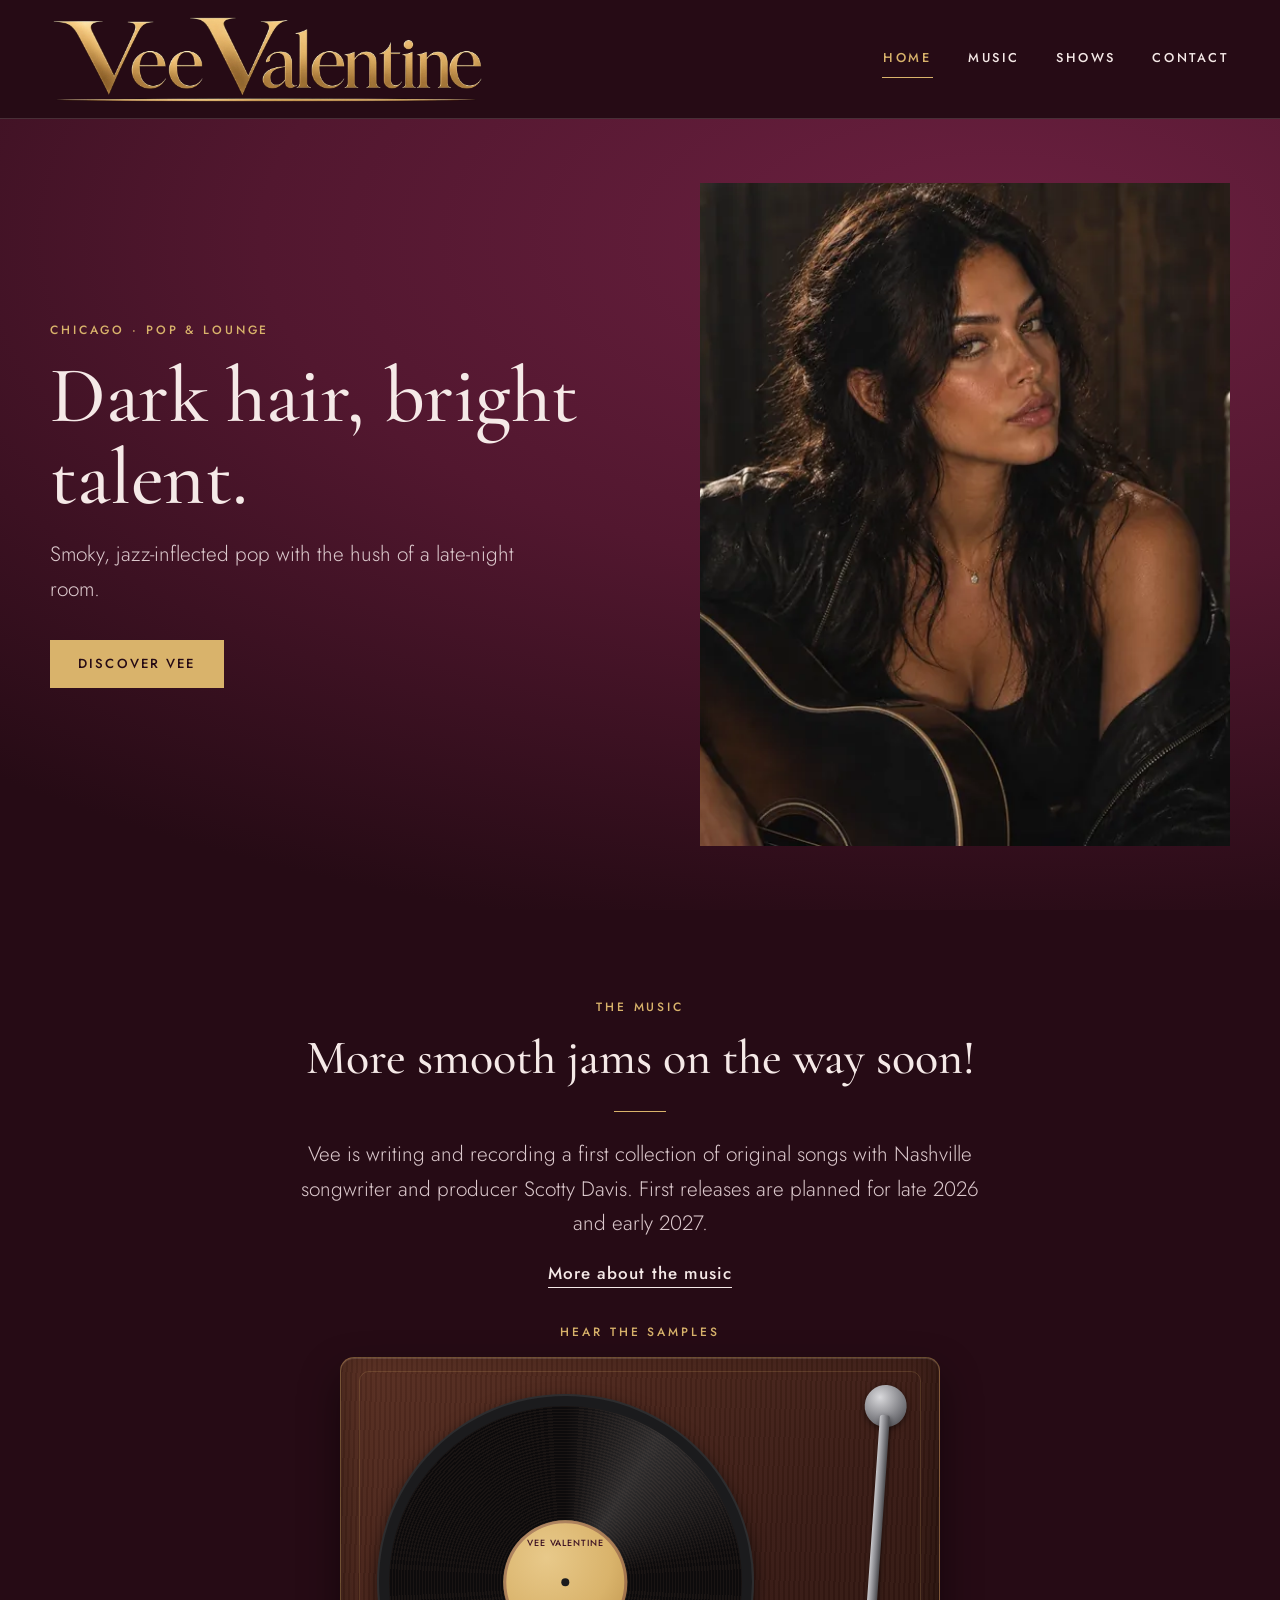
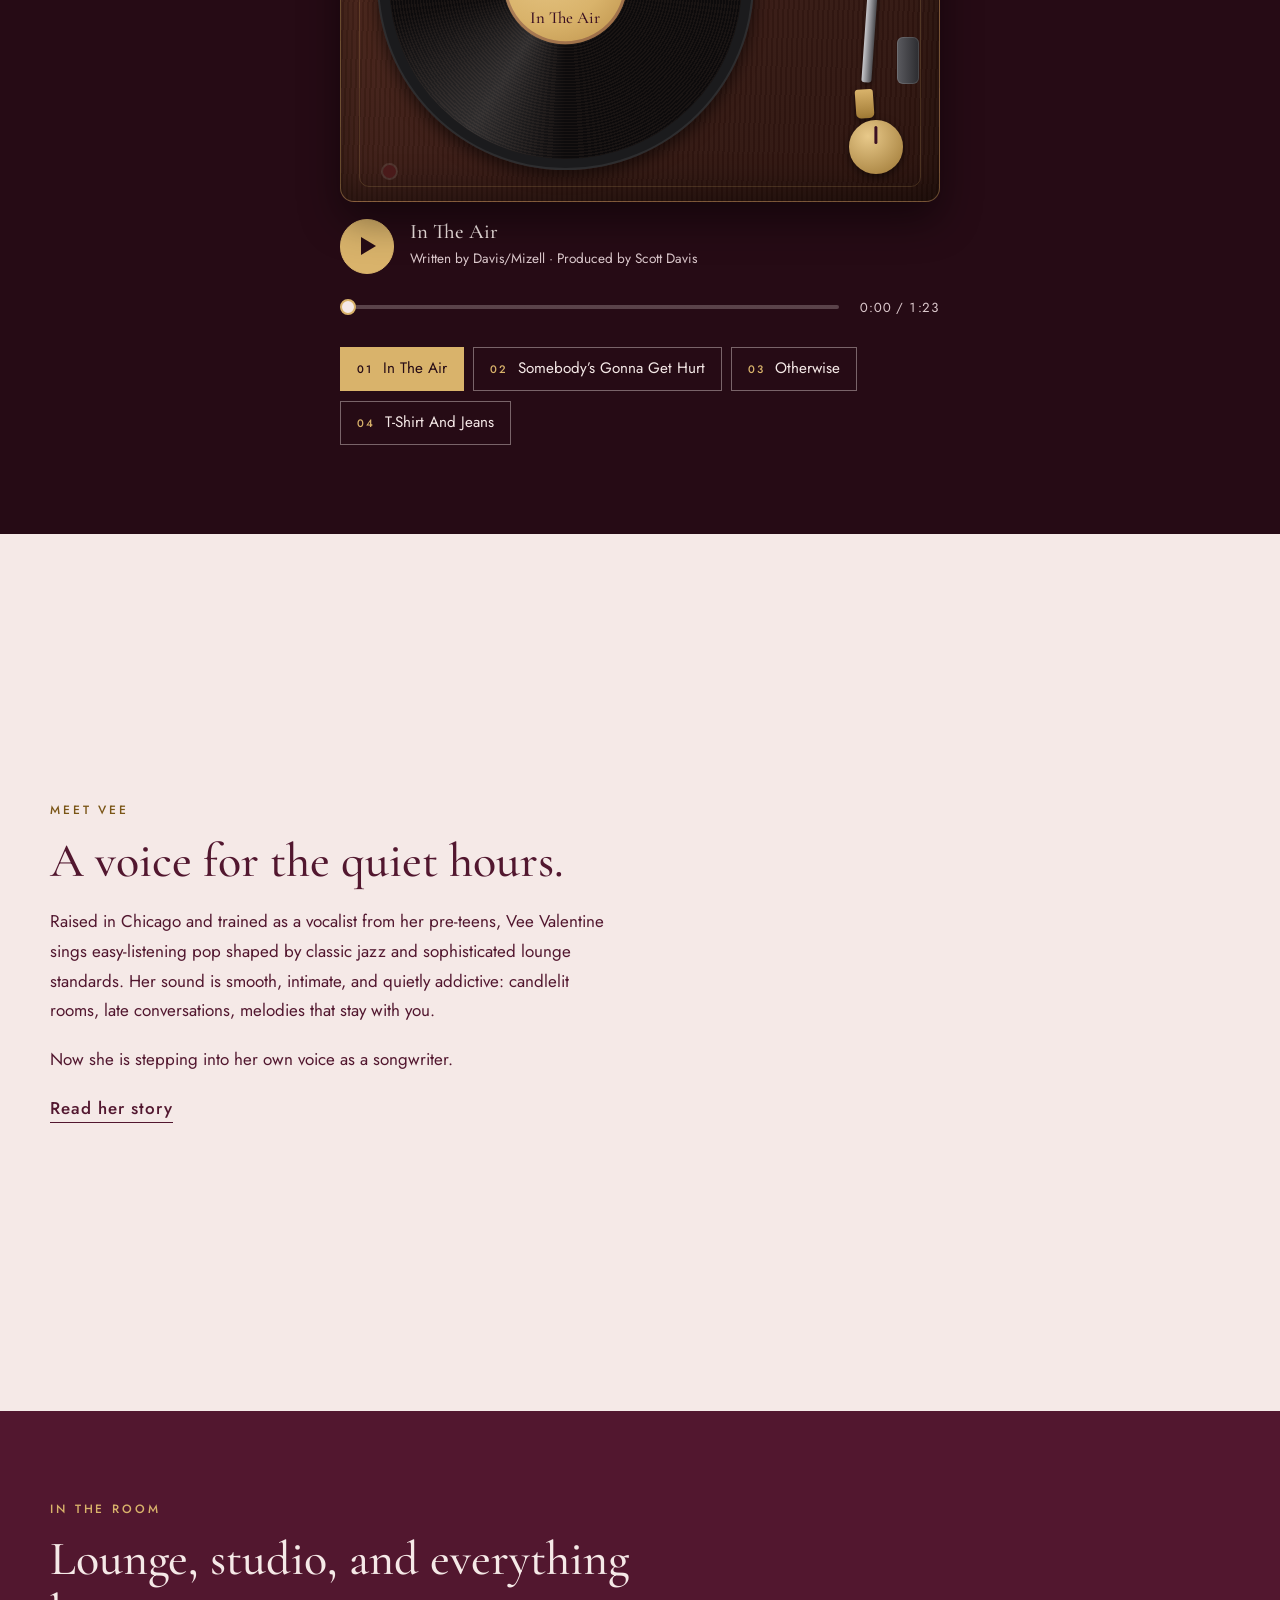
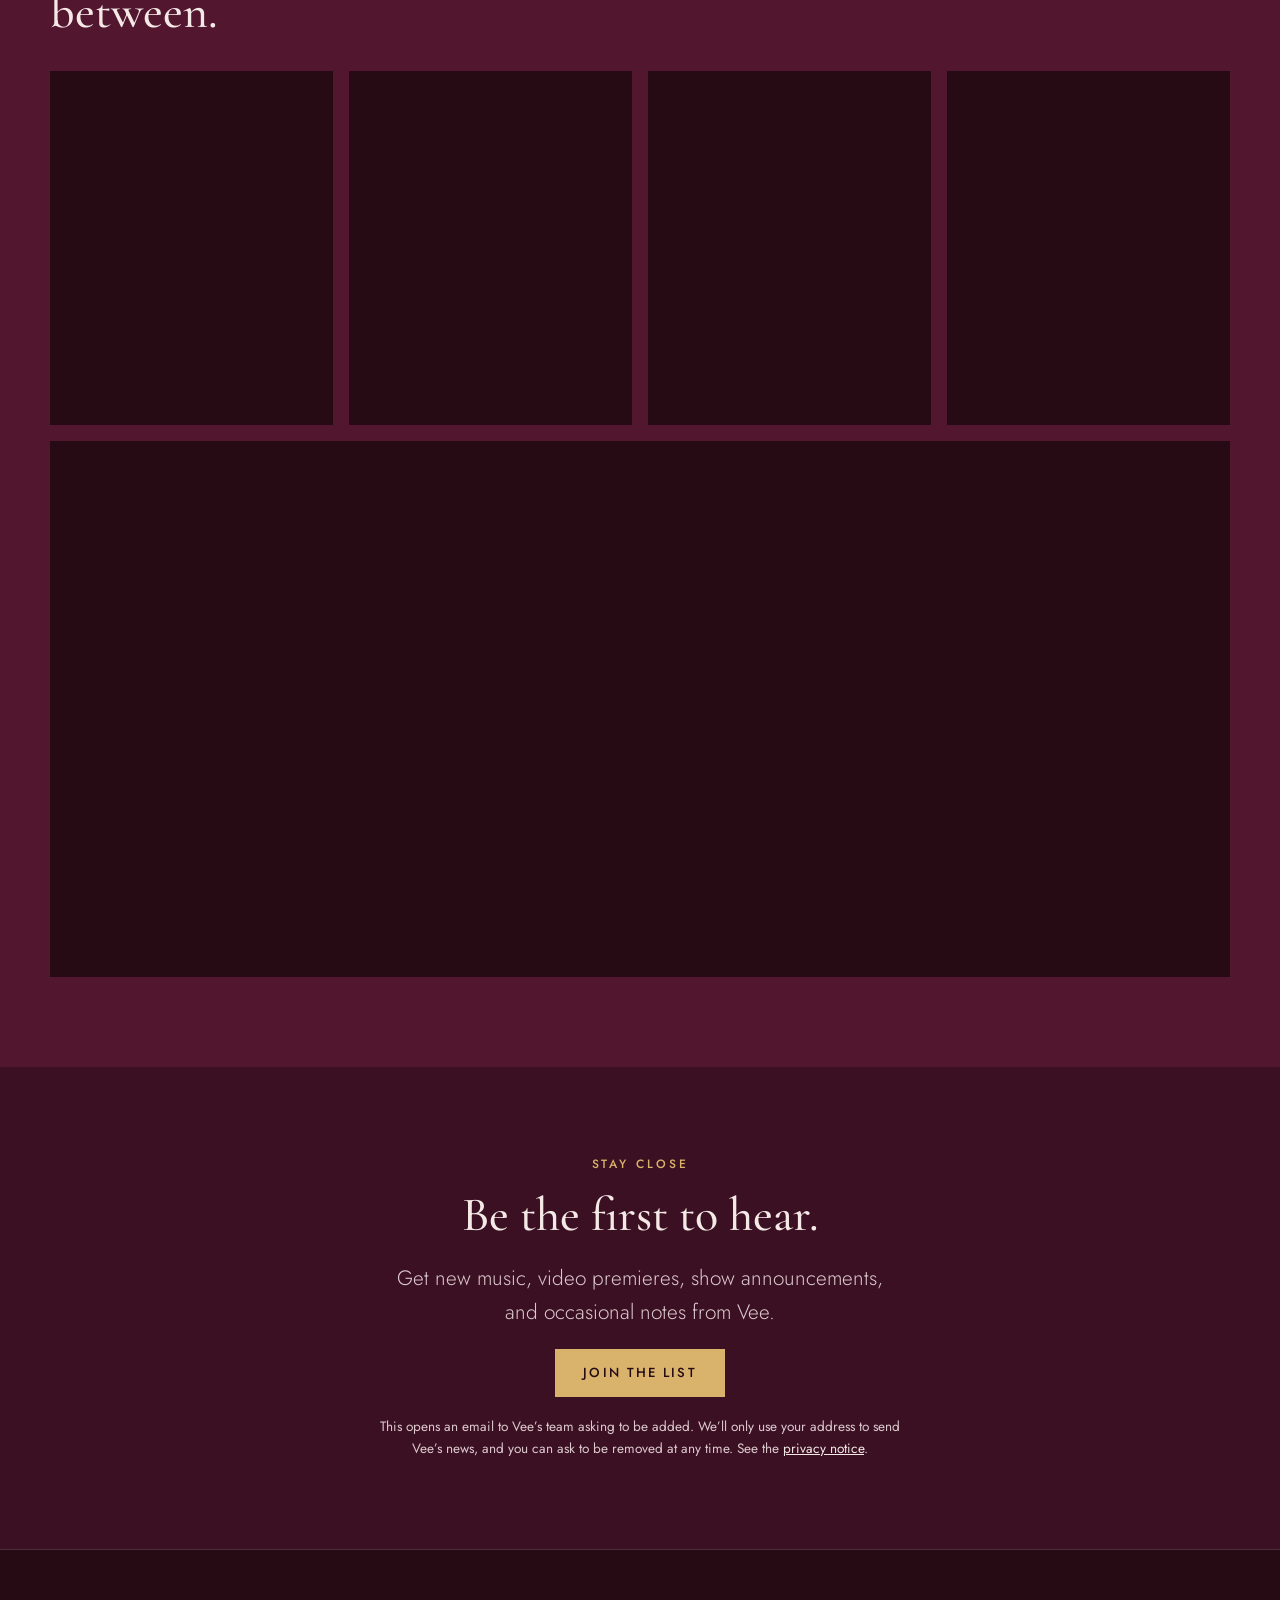
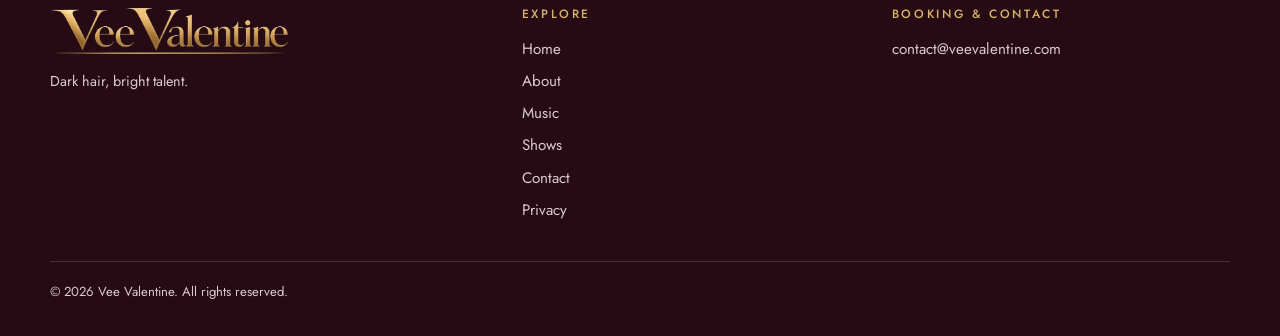
==== commit bd9af1f3: "New logo (Vee Logo 4, transparent); refreshed share image" ====
--- a/index.html
+++ b/index.html
@@ -19,14 +19,14 @@
 <meta property="og:image:height" content="630">
 <meta property="og:image:alt" content="Vee Valentine wordmark beside a portrait of the artist at a vintage microphone">
 <meta name="twitter:card" content="summary_large_image">
-<link rel="stylesheet" href="style.css?v=39">
+<link rel="stylesheet" href="style.css?v=40">
 <script type="application/ld+json">{"@context":"https://schema.org","@type":"MusicGroup","name":"Vee Valentine","url":"https://veevalentine.com/","description":"Chicago vocalist blending classic jazz and lounge influences with modern pop.","genre":["Pop","Jazz","Lounge"],"image":"https://veevalentine.com/images/og-vee-valentine.jpg"}</script>
 </head>
 <body>
 <a class="skip" href="#main">Skip to content</a>
 <header class="site-header">
 <div class="wrap header-inner">
-<a class="brand" href="index.html"><img src="images/logo-d.webp" width="1400" height="482" alt="Vee Valentine"></a>
+<a class="brand" href="index.html"><img src="images/logo-e.webp" width="1400" height="293" alt="Vee Valentine"></a>
 <nav class="site-nav" aria-label="Primary"><ul><li><a href="index.html" aria-current="page">Home</a></li><li><a href="music.html">Music</a></li><li><a href="shows.html">Shows</a></li><li><a href="contact.html">Contact</a></li></ul></nav>
 </div>
 </header>
@@ -126,7 +126,7 @@
 <footer class="site-footer">
 <div class="wrap">
 <div class="footer-grid">
-<div><img src="images/logo-d.webp" width="1400" height="482" alt="Vee Valentine" loading="lazy"><p class="footer-note">Dark hair, bright talent.</p></div>
+<div><img src="images/logo-e.webp" width="1400" height="293" alt="Vee Valentine" loading="lazy"><p class="footer-note">Dark hair, bright talent.</p></div>
 <div><h2>Explore</h2><ul>
 <li><a href="index.html">Home</a></li><li><a href="about.html">About</a></li><li><a href="music.html">Music</a></li><li><a href="shows.html">Shows</a></li><li><a href="contact.html">Contact</a></li><li><a href="privacy.html">Privacy</a></li></ul></div>
 <div><h2>Booking &amp; contact</h2><ul><li><a href="mailto:contact@veevalentine.com">contact@veevalentine.com</a></li></ul></div>
--- a/style.css
+++ b/style.css
@@ -33,14 +33,14 @@
 .site-header{background:var(--night);border-bottom:1px solid var(--line)}
 .header-inner{display:flex;align-items:center;justify-content:space-between;gap:1.5rem;padding-block:.85rem}
 .brand{display:block;line-height:0}
-.brand img{width:clamp(210px,27vw,380px);height:auto}
+.brand img{width:clamp(230px,34vw,460px);height:auto}
 .site-nav ul{display:flex;gap:clamp(1.1rem,2.6vw,2.4rem);list-style:none;margin:0;padding:0}
 .site-nav a{display:inline-block;padding:.75rem .1rem;font:500 .8rem/1 var(--sans);letter-spacing:.2em;text-transform:uppercase;text-decoration:none;color:var(--ivory);border-bottom:1px solid transparent}
 .site-nav a:hover{color:var(--gold)}
 .site-nav a[aria-current="page"]{color:var(--gold);border-bottom-color:var(--gold)}
 @media (max-width:760px){
   .header-inner{flex-direction:column;gap:.1rem;padding-block:.7rem .3rem}
-  .brand img{width:min(240px,62vw)}
+  .brand img{width:min(290px,76vw)}
   .site-nav a{padding:.85rem .15rem;font-size:.76rem;letter-spacing:.17em}
   .site-nav ul{gap:1.15rem}
 }
@@ -149,7 +149,7 @@
 /* Footer */
 .site-footer{background:var(--night);border-top:1px solid var(--line);padding-block:clamp(2.2rem,5vw,3.5rem) 2rem;font-size:.95rem}
 .footer-grid{display:grid;grid-template-columns:1.3fr 1fr 1fr;gap:2rem}
-.footer-grid img{width:190px;margin-bottom:.8rem}
+.footer-grid img{width:240px;margin-bottom:.8rem}
 .footer-grid h2{font:500 .75rem/1.4 var(--sans);letter-spacing:.22em;text-transform:uppercase;color:var(--gold);margin:0 0 .8rem}
 .footer-grid ul{list-style:none;margin:0;padding:0}
 .footer-grid li{margin:0 0 .35rem}
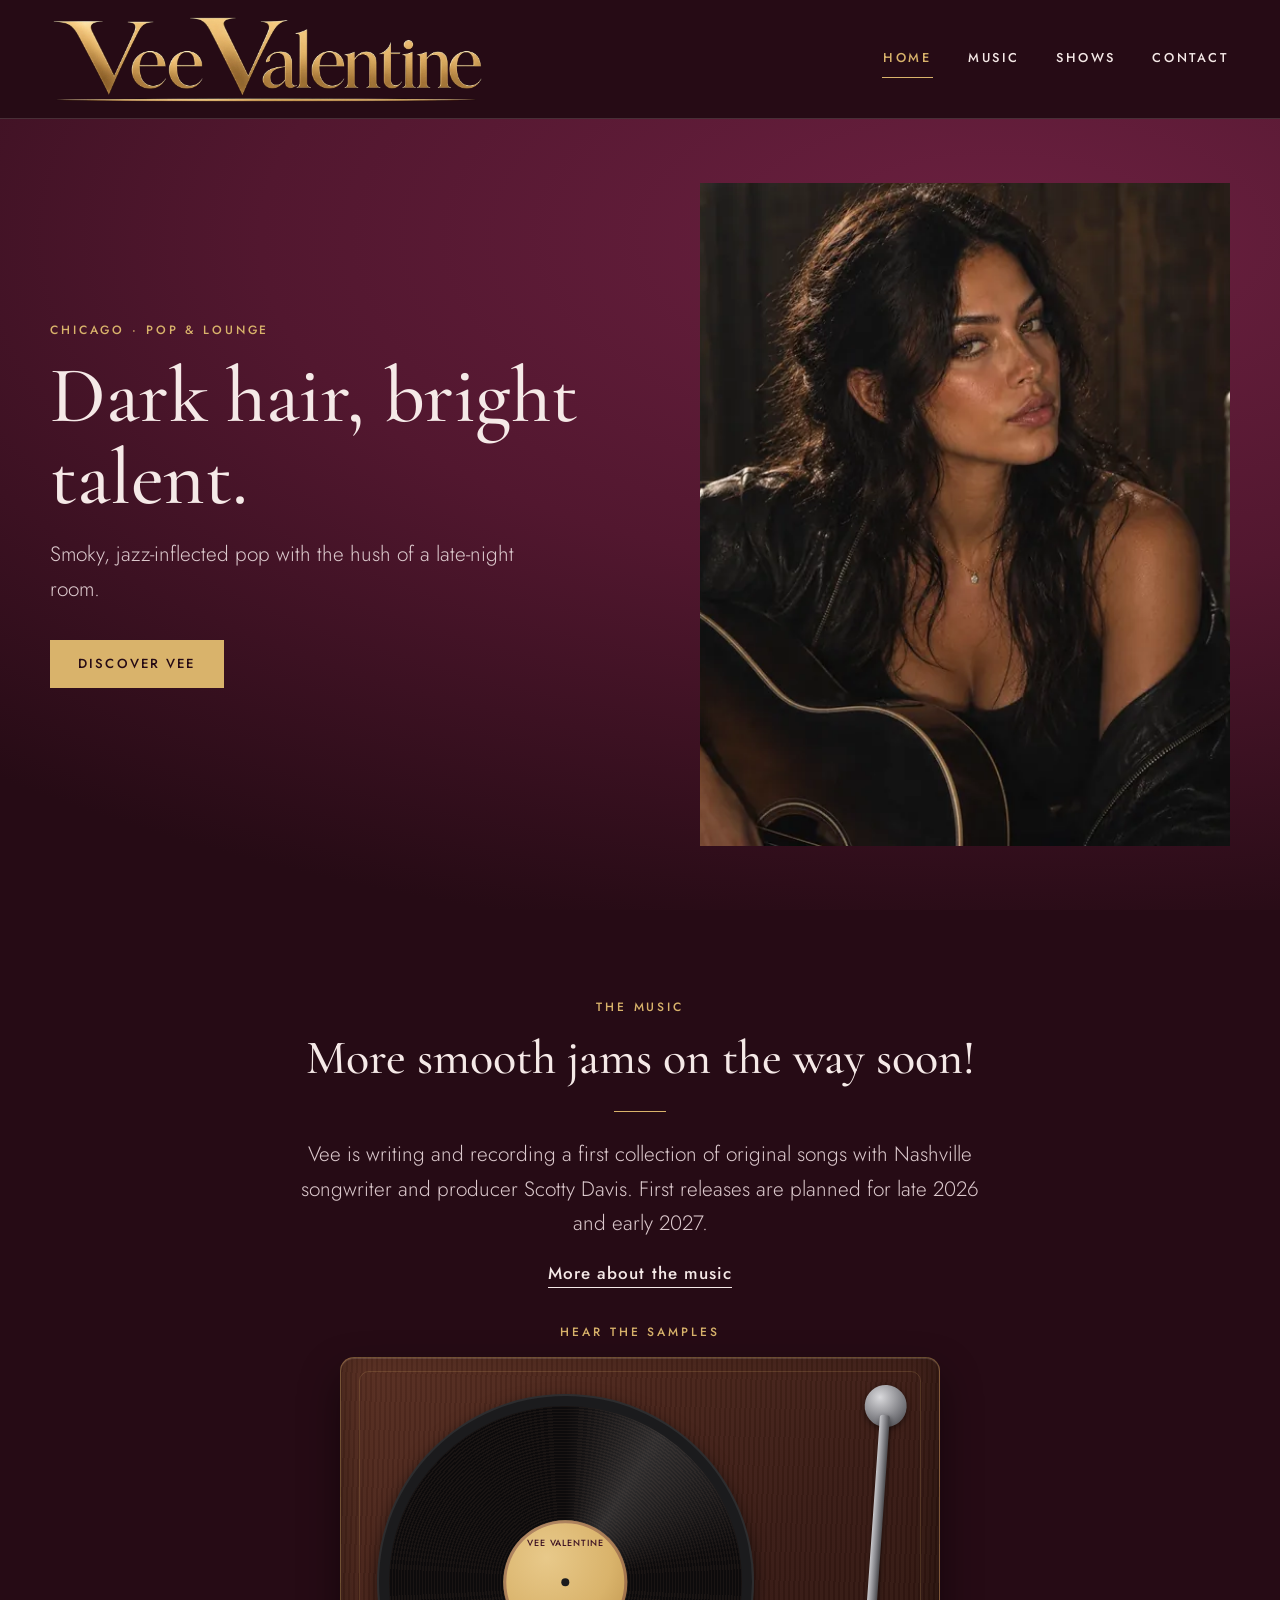
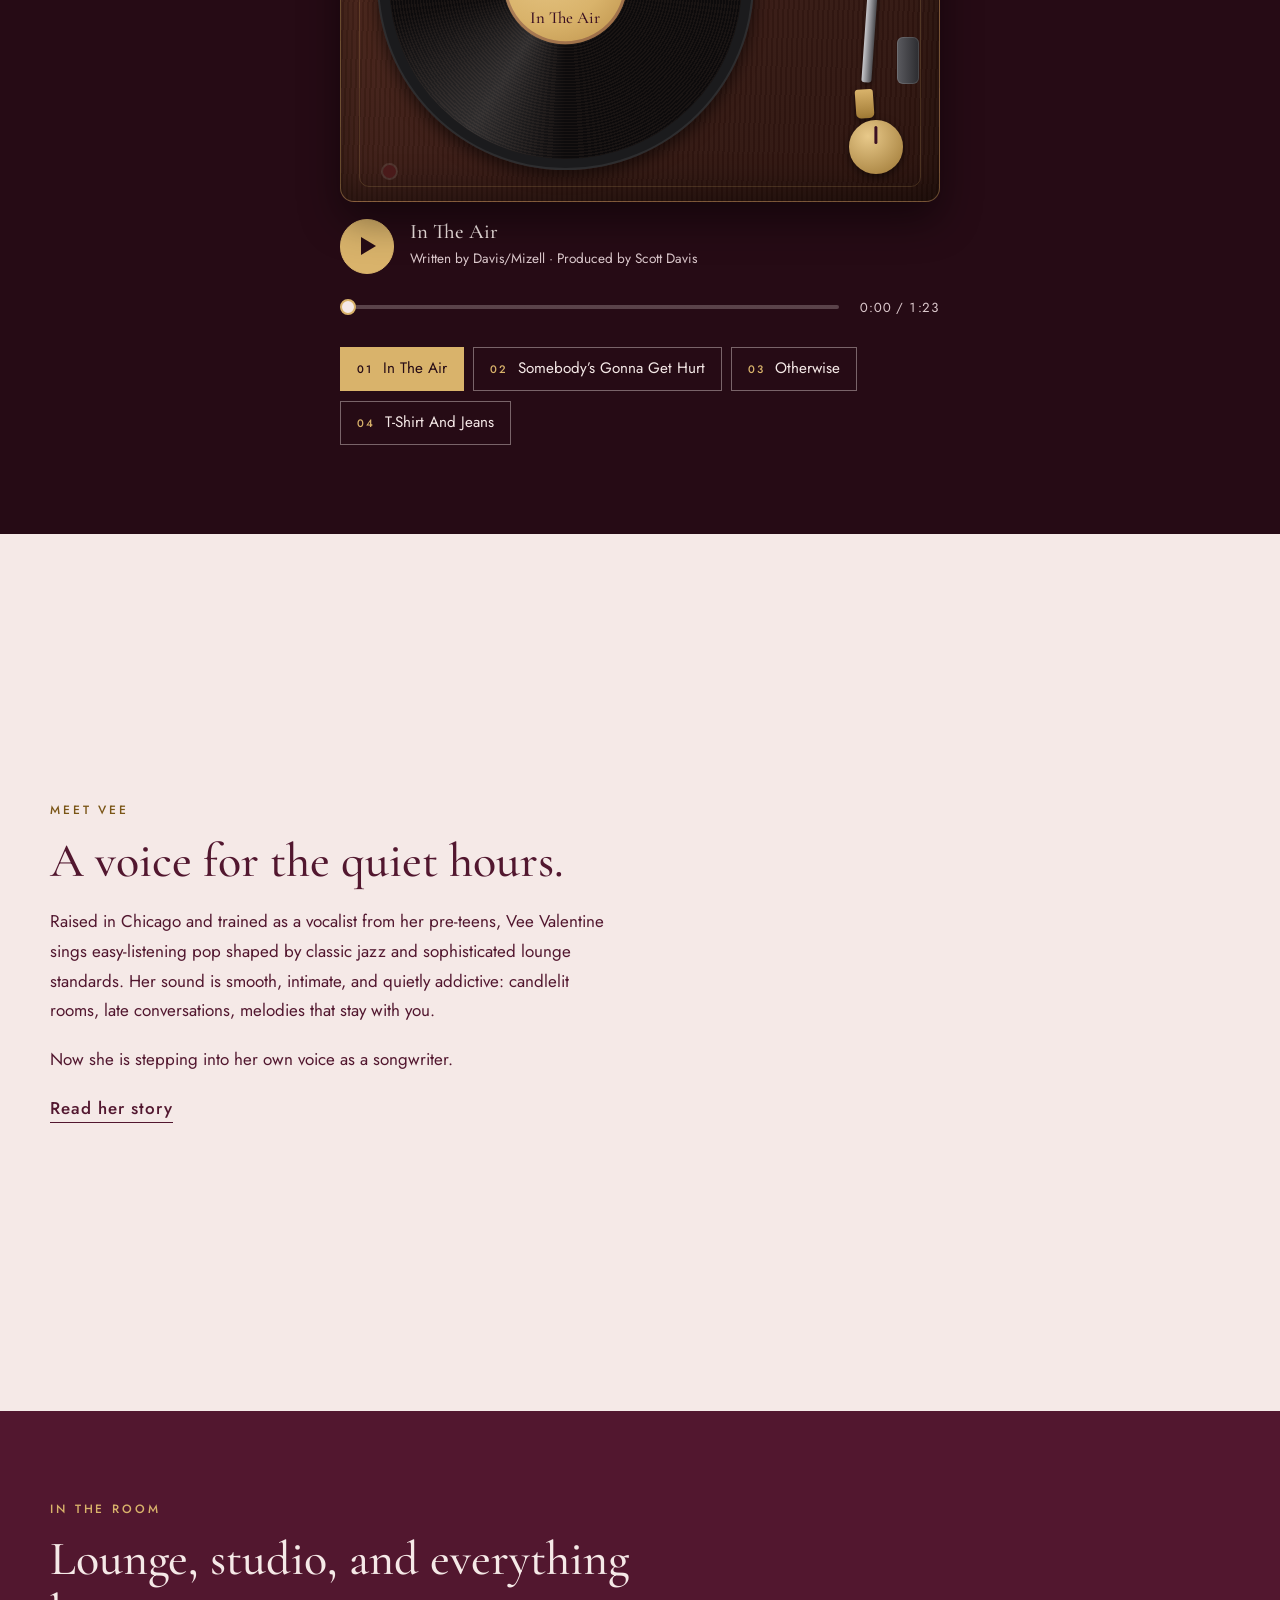
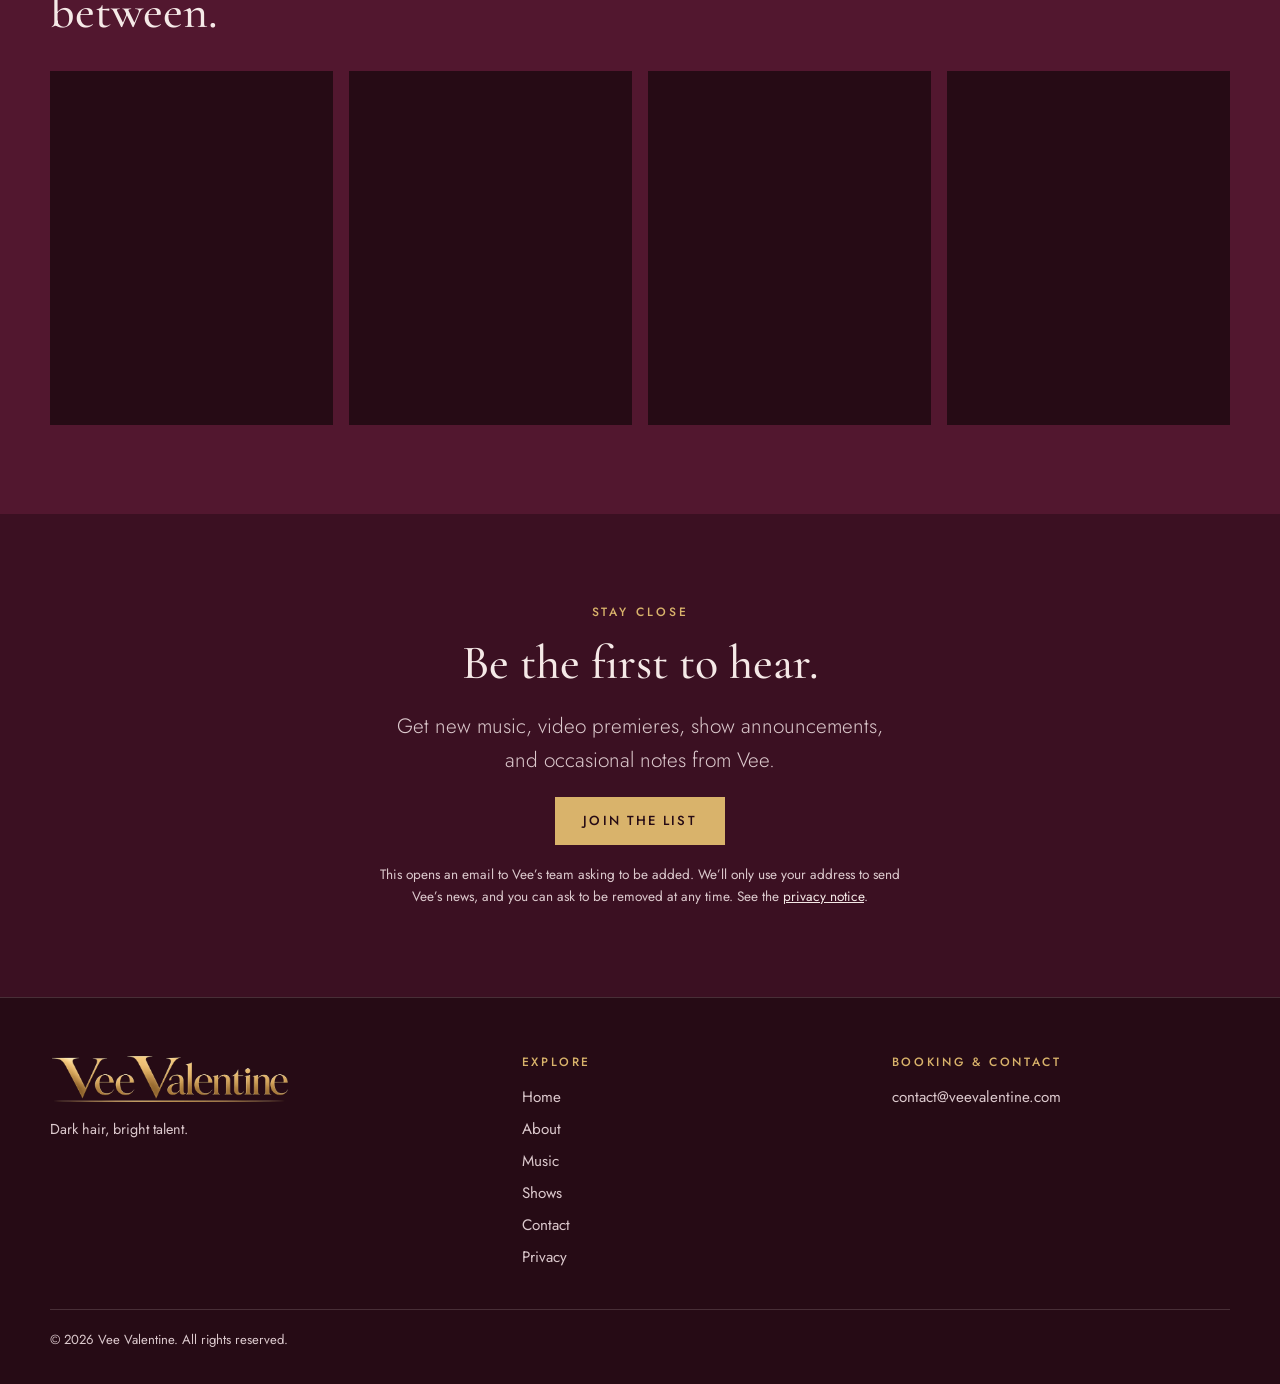
==== commit 3efca39d: "Remove wide live band photo from homepage gallery" ====
--- a/index.html
+++ b/index.html
@@ -19,7 +19,7 @@
 <meta property="og:image:height" content="630">
 <meta property="og:image:alt" content="Vee Valentine wordmark beside a portrait of the artist at a vintage microphone">
 <meta name="twitter:card" content="summary_large_image">
-<link rel="stylesheet" href="style.css?v=40">
+<link rel="stylesheet" href="style.css?v=41">
 <script type="application/ld+json">{"@context":"https://schema.org","@type":"MusicGroup","name":"Vee Valentine","url":"https://veevalentine.com/","description":"Chicago vocalist blending classic jazz and lounge influences with modern pop.","genre":["Pop","Jazz","Lounge"],"image":"https://veevalentine.com/images/og-vee-valentine.jpg"}</script>
 </head>
 <body>
@@ -100,7 +100,6 @@
 <a class="thumb" href="images/web/booth-full.webp" data-lightbox><img src="images/web/booth-full.webp" srcset="images/web/booth-640.webp 640w, images/web/booth-full.webp 896w" sizes="(max-width:899px) 46vw, 22vw" width="896" height="1181" alt="Vee in the studio" loading="lazy" decoding="async"></a>
 <a class="thumb" href="images/web/studio-full.webp" data-lightbox><img src="images/web/studio-full.webp" srcset="images/web/studio-640.webp 640w, images/web/studio-full.webp 1024w" sizes="(max-width:899px) 46vw, 22vw" width="1024" height="1535" alt="Vee recording demos" loading="lazy" decoding="async"></a>
 <a class="thumb" href="images/web/group-full.webp" data-lightbox><img src="images/web/group-full.webp" srcset="images/web/group-640.webp 640w, images/web/group-full.webp 1086w" sizes="(max-width:899px) 46vw, 22vw" width="1086" height="1448" alt="Vee in Nashville with her band (The Honey Makers)" loading="lazy" decoding="async"></a>
-<a class="thumb thumb-wide" href="images/web/live3-full.webp" data-lightbox><img src="images/web/live3-full.webp" srcset="images/web/live3-640.webp 640w, images/web/live3-full.webp 1448w" sizes="(max-width:1180px) 92vw, 1116px" width="1448" height="1086" alt="Vee and her band, The Honey Makers" loading="lazy" decoding="async"></a>
 </div>
 </div>
 </section>
--- a/style.css
+++ b/style.css
@@ -246,10 +246,6 @@
 .player:not(.is-ready) .tracklist{display:none}
 .player noscript p{text-align:center}
 
-/* Wide feature photo in the gallery */
-.thumb-wide{grid-column:1/-1}
-.thumb-wide img{aspect-ratio:16/9;object-position:50% 60%}
-@media (min-width:900px){.thumb-wide img{aspect-ratio:2.2/1;object-position:50% 50%}}
 
 /* Keep the label text clear of the center spindle */
 .player .label>div{display:flex;flex-direction:column;justify-content:space-between;align-items:center;height:72%;width:74%}
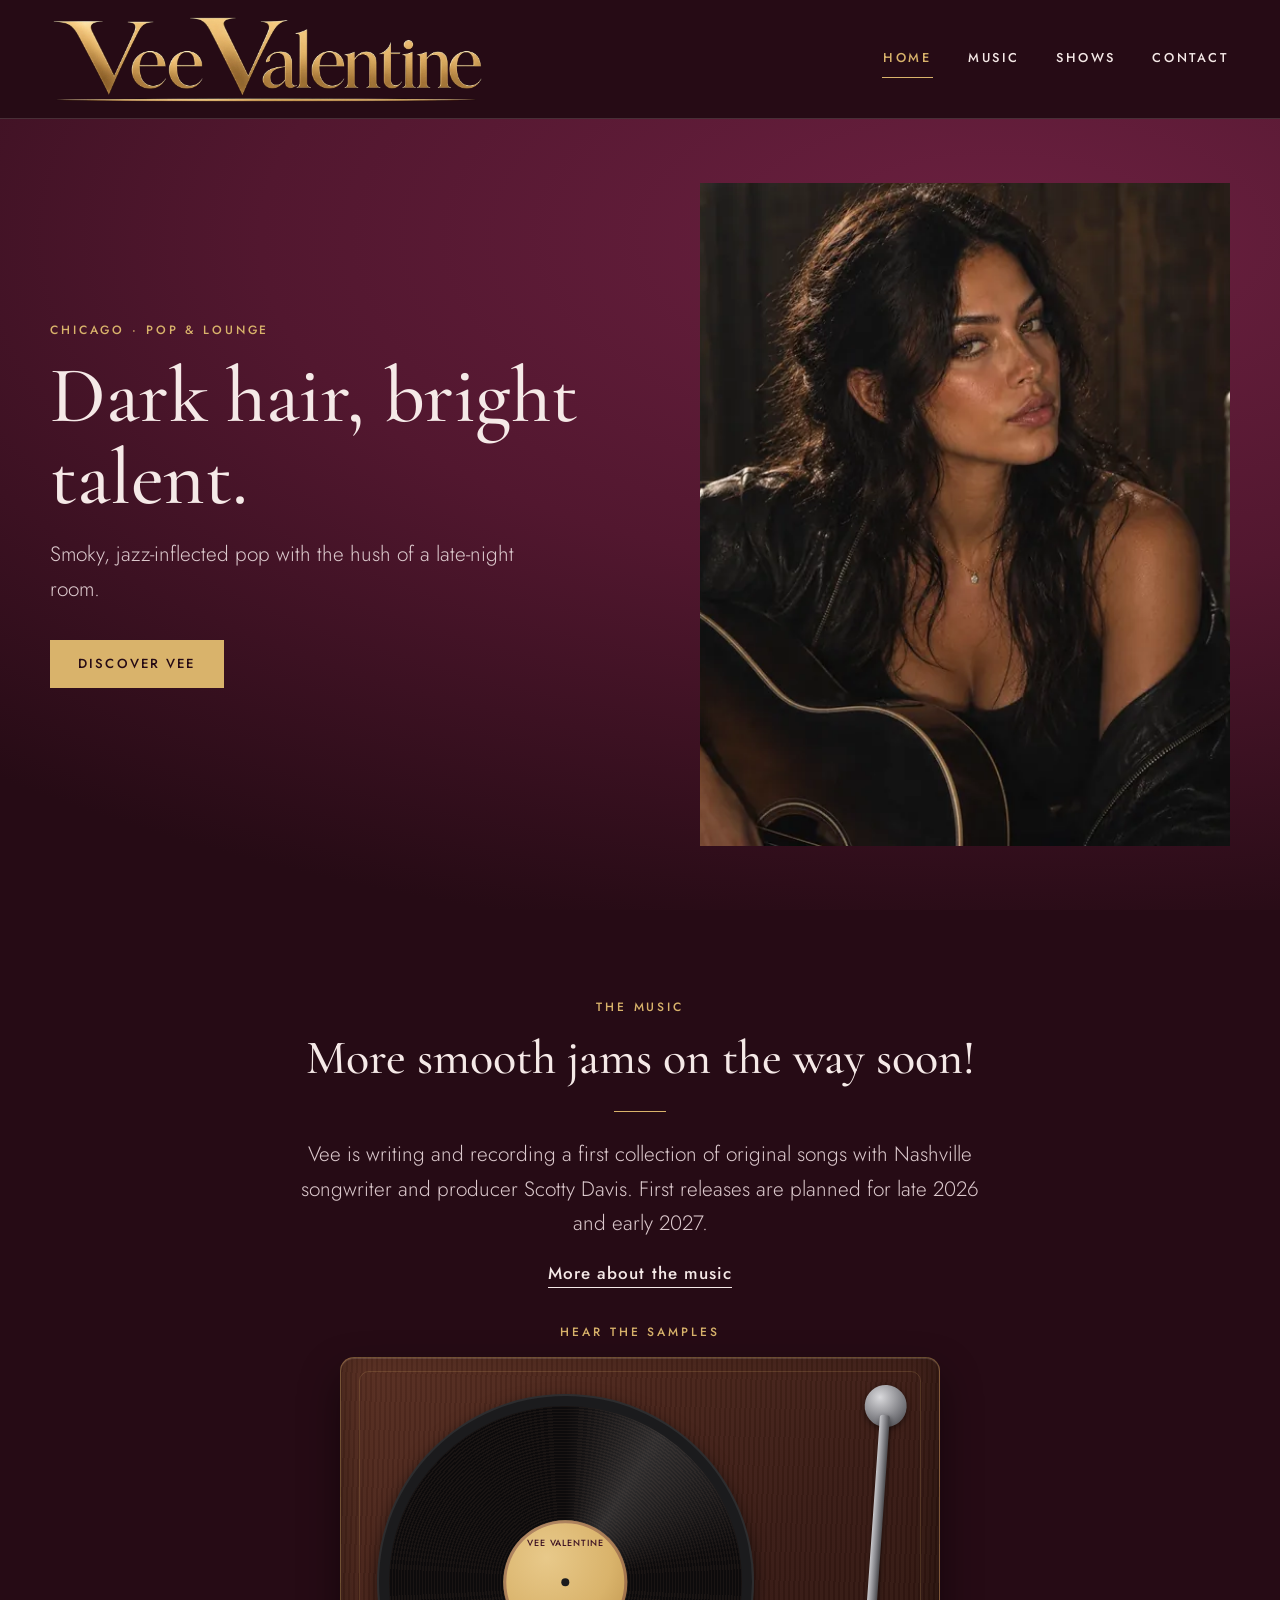
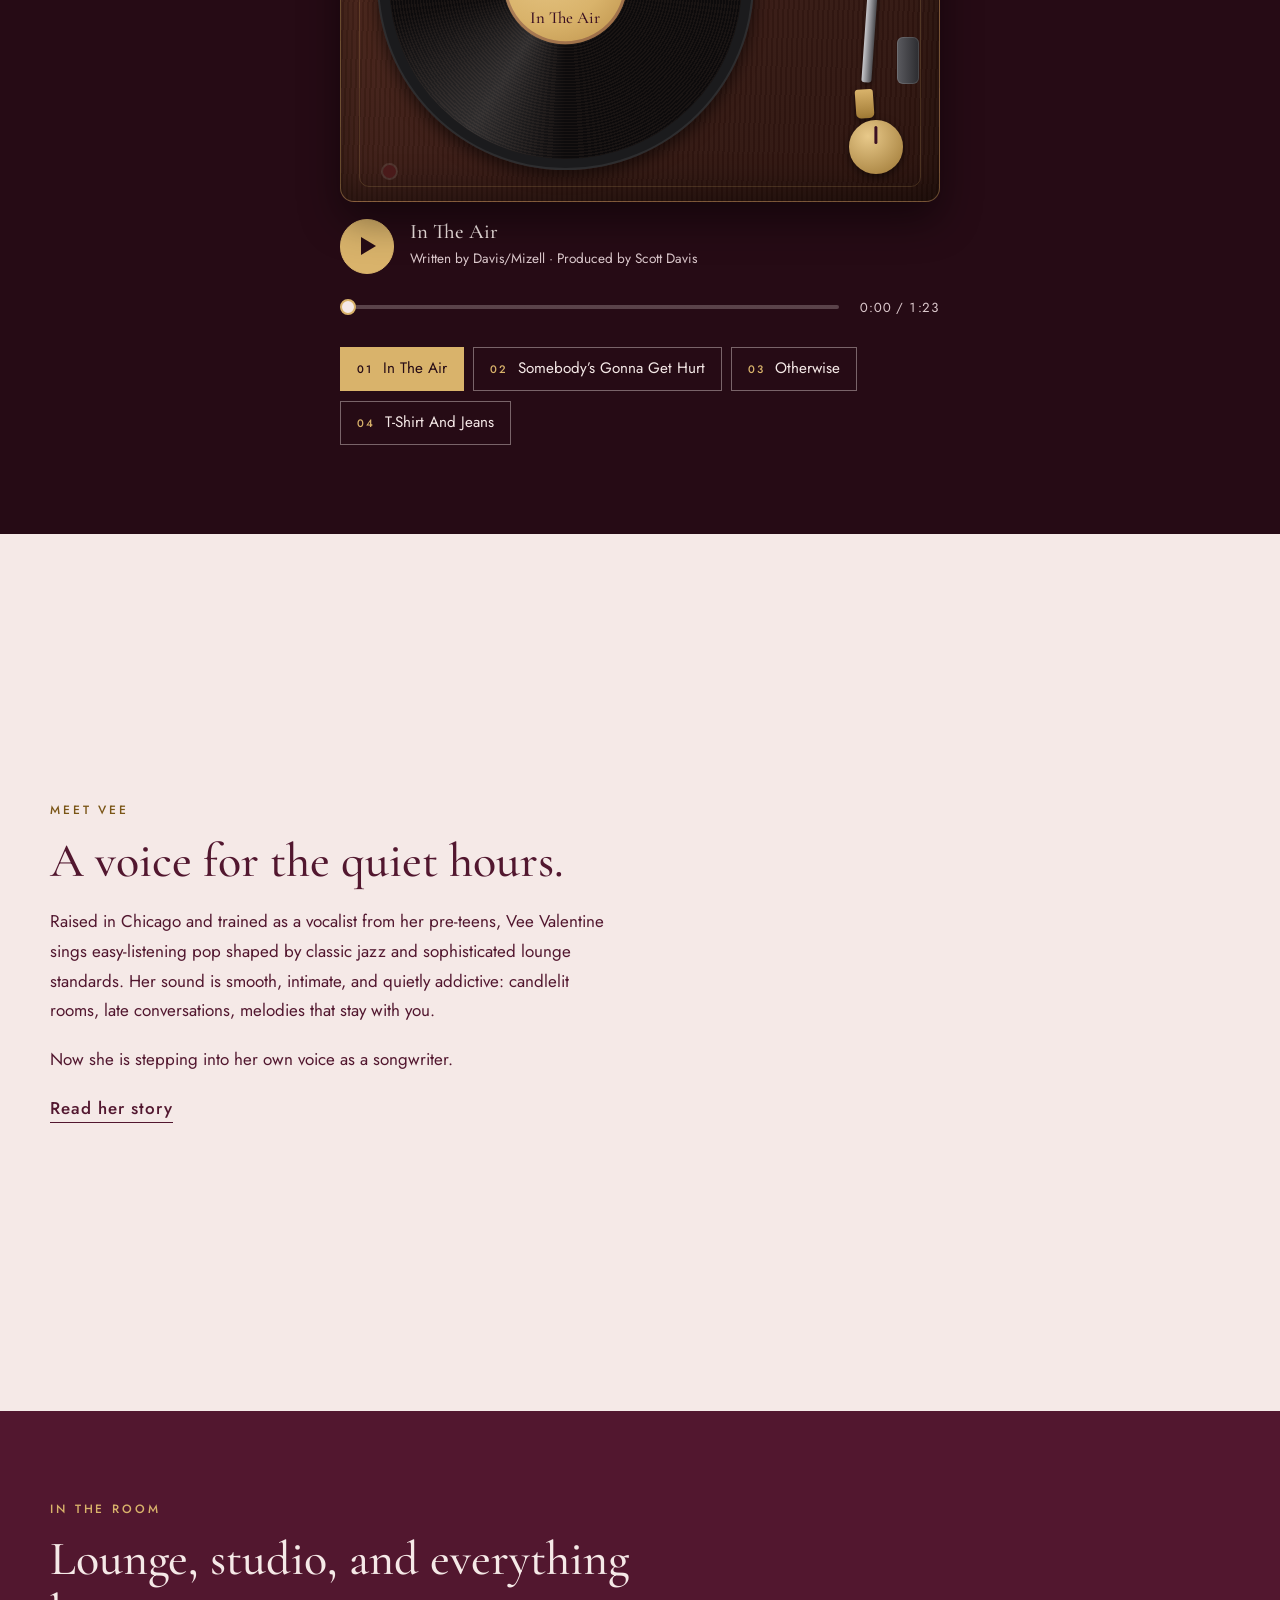
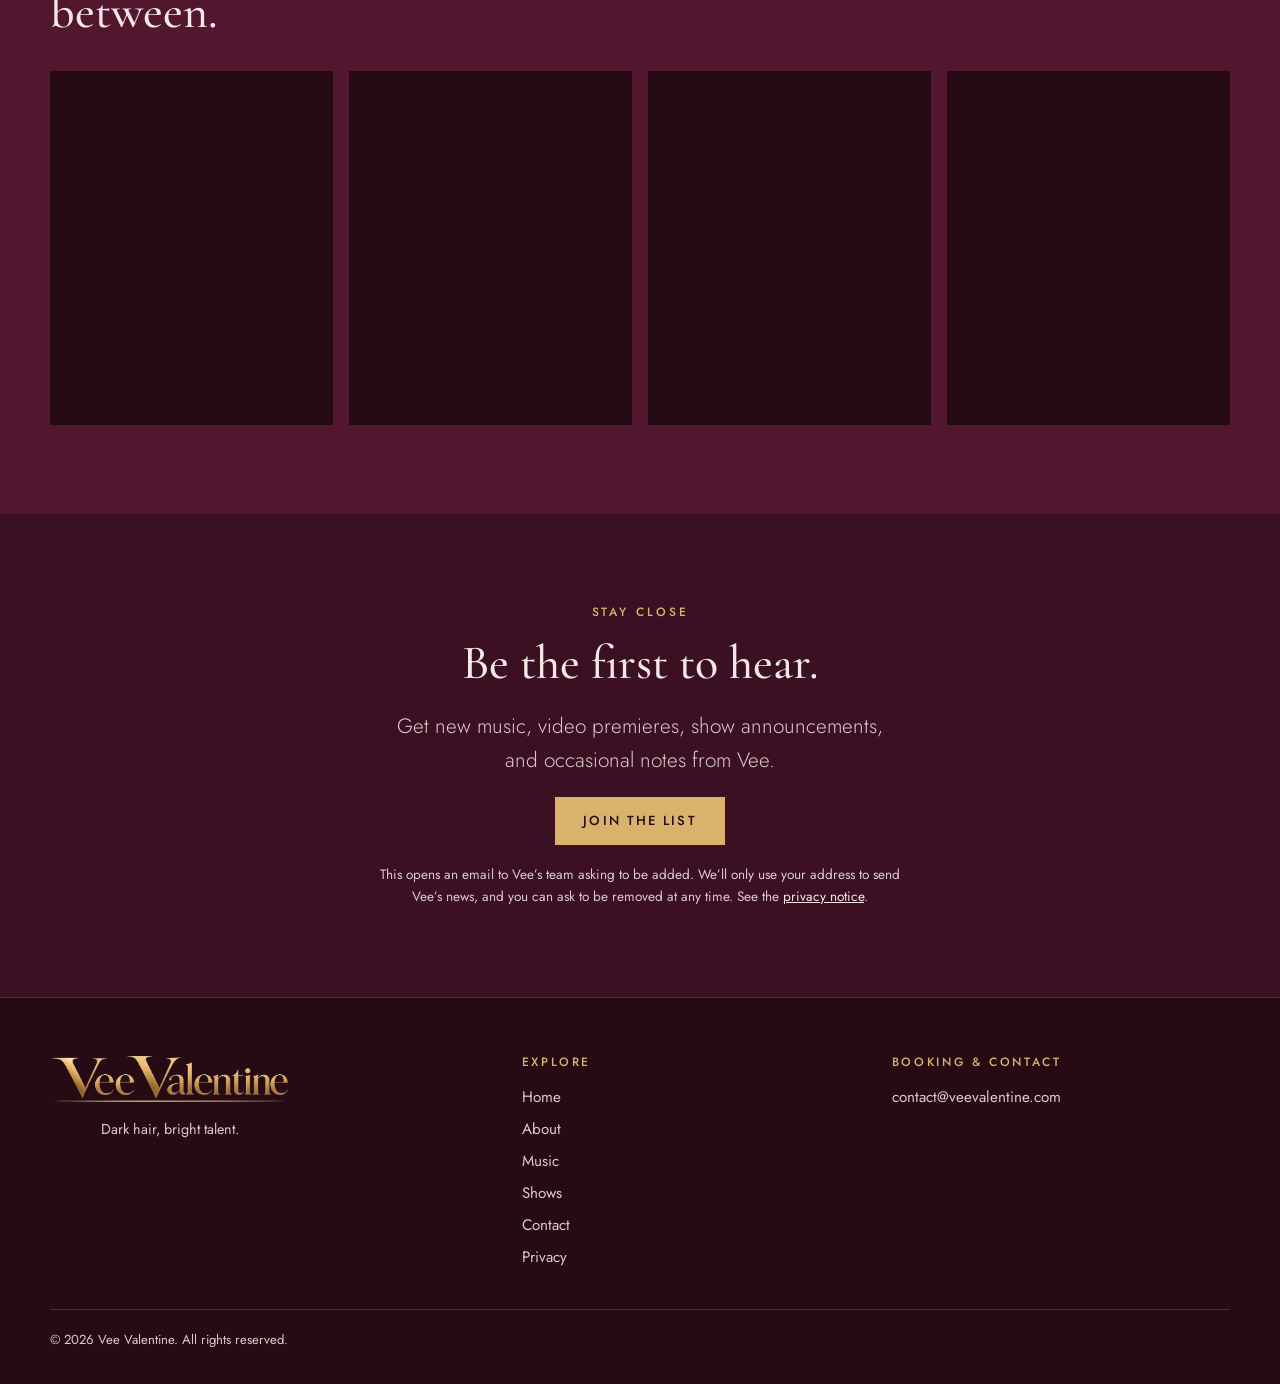
==== commit 5ac74767: "Footer: center tagline under the logo" ====
--- a/index.html
+++ b/index.html
@@ -19,7 +19,7 @@
 <meta property="og:image:height" content="630">
 <meta property="og:image:alt" content="Vee Valentine wordmark beside a portrait of the artist at a vintage microphone">
 <meta name="twitter:card" content="summary_large_image">
-<link rel="stylesheet" href="style.css?v=41">
+<link rel="stylesheet" href="style.css?v=42">
 <script type="application/ld+json">{"@context":"https://schema.org","@type":"MusicGroup","name":"Vee Valentine","url":"https://veevalentine.com/","description":"Chicago vocalist blending classic jazz and lounge influences with modern pop.","genre":["Pop","Jazz","Lounge"],"image":"https://veevalentine.com/images/og-vee-valentine.jpg"}</script>
 </head>
 <body>
--- a/style.css
+++ b/style.css
@@ -155,7 +155,8 @@
 .footer-grid li{margin:0 0 .35rem}
 .footer-grid a{text-decoration:none;color:var(--muted)}
 .footer-grid a:hover{color:var(--gold)}
-.footer-note{margin:0;color:var(--muted);font-size:.9rem;max-width:20rem}
+.footer-note{margin:0;color:var(--muted);font-size:.9rem;text-align:center}
+.footer-grid>div:first-child{width:240px;max-width:100%}
 .copyright{margin:2rem 0 0;padding-top:1.2rem;border-top:1px solid var(--line);color:var(--muted);font-size:.82rem}
 @media (max-width:760px){.footer-grid{grid-template-columns:1fr;gap:1.6rem}}
 
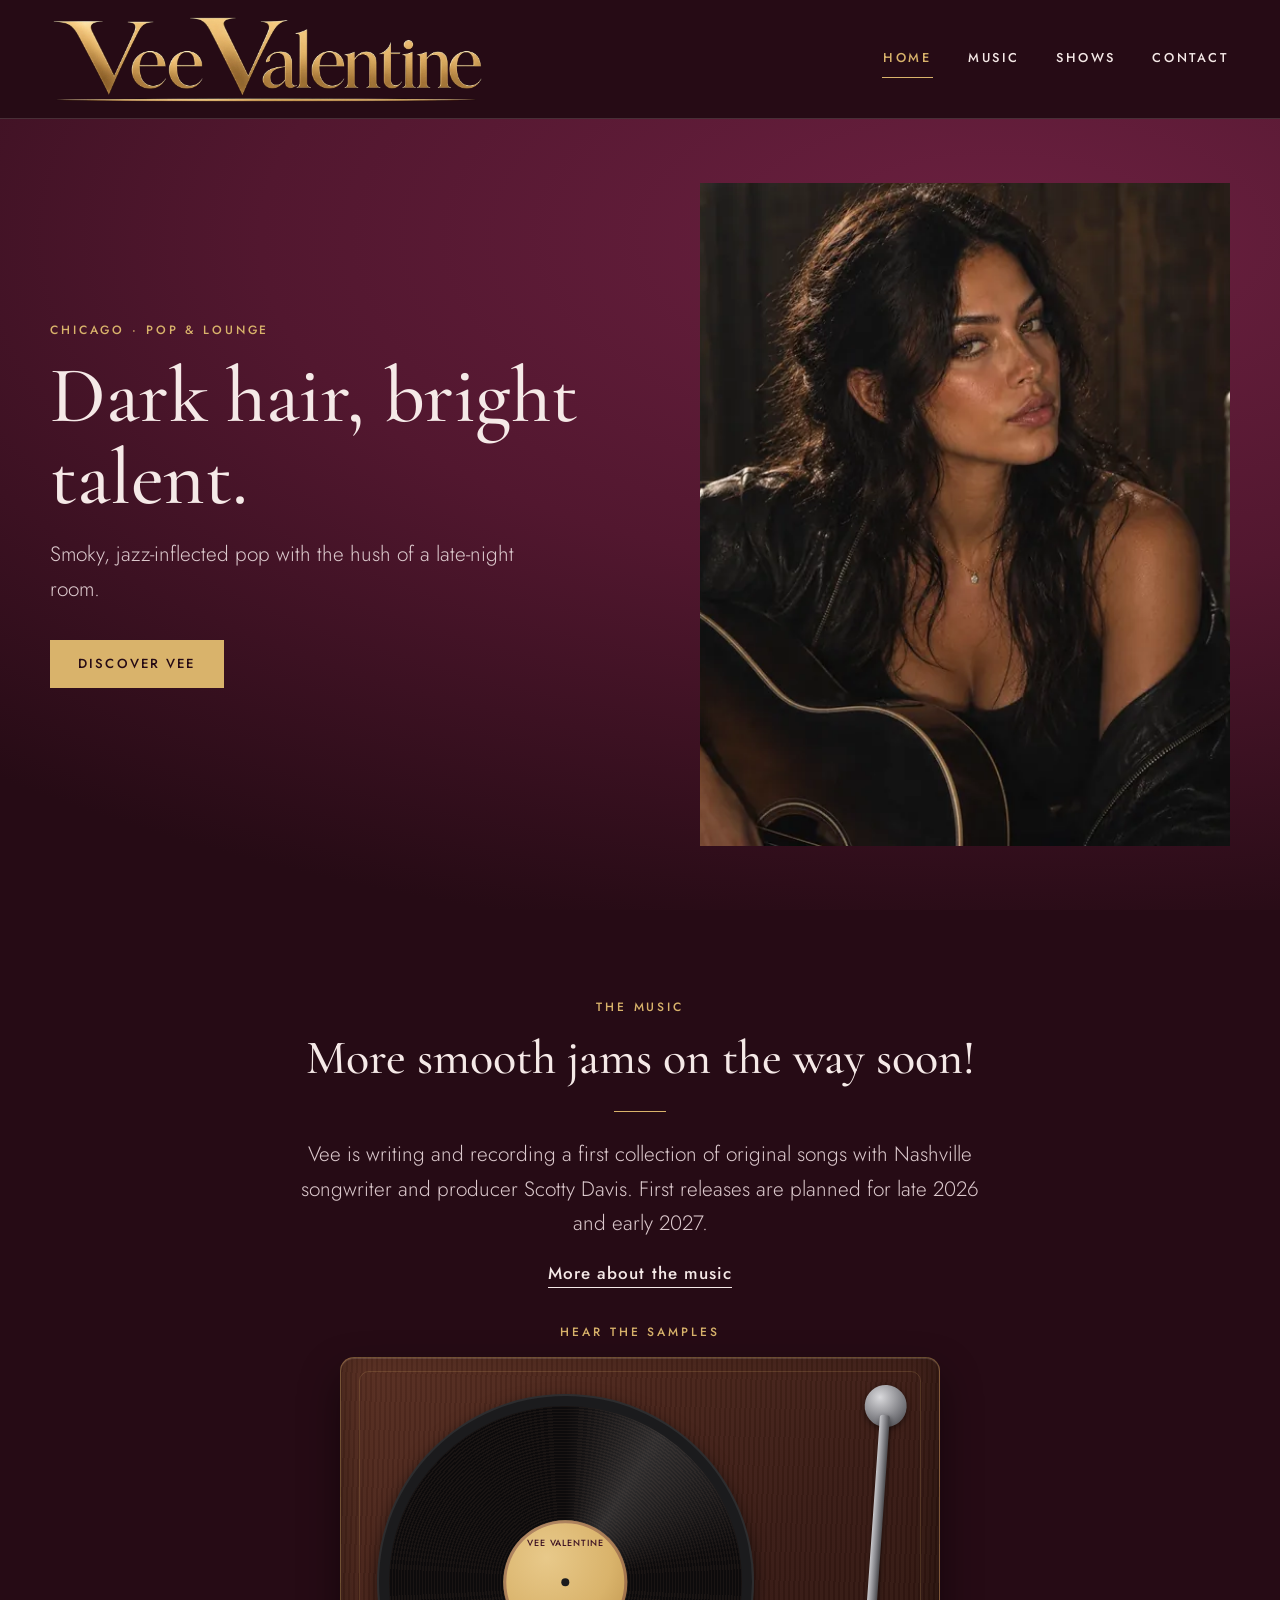
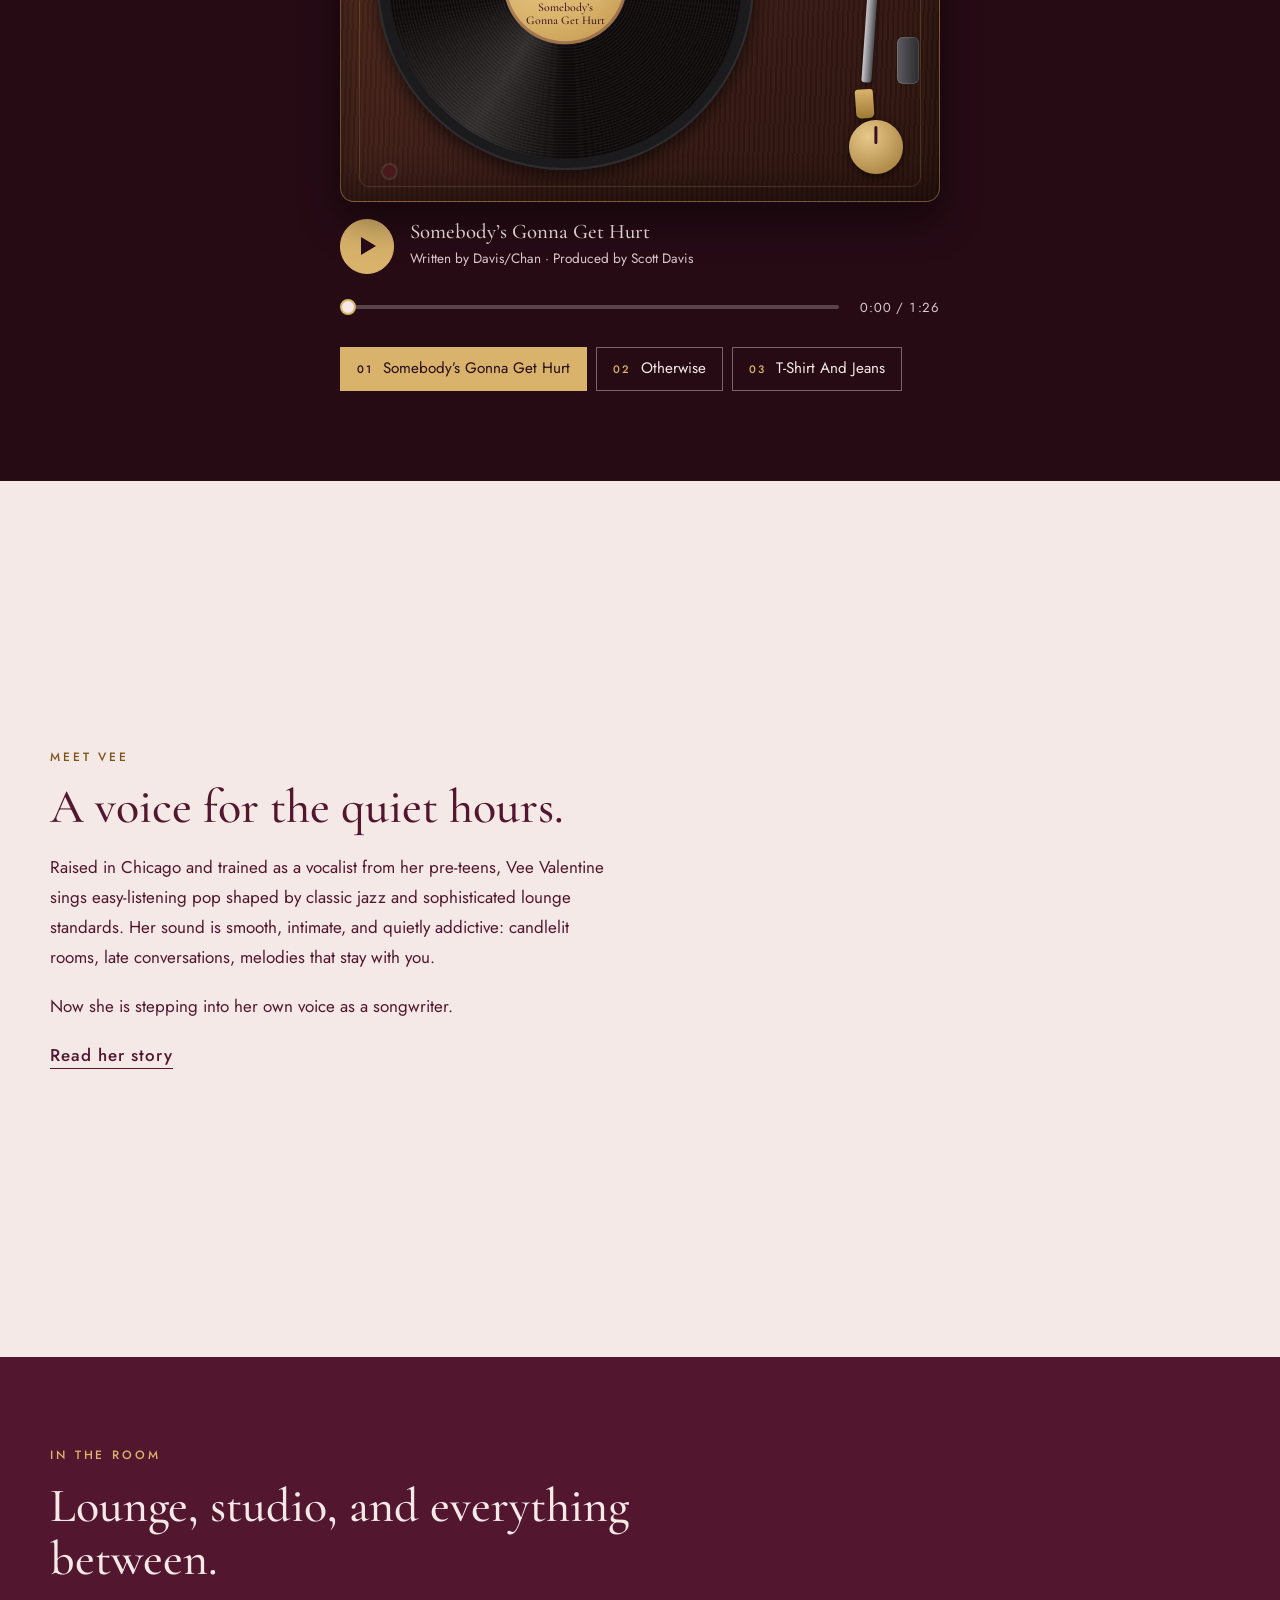
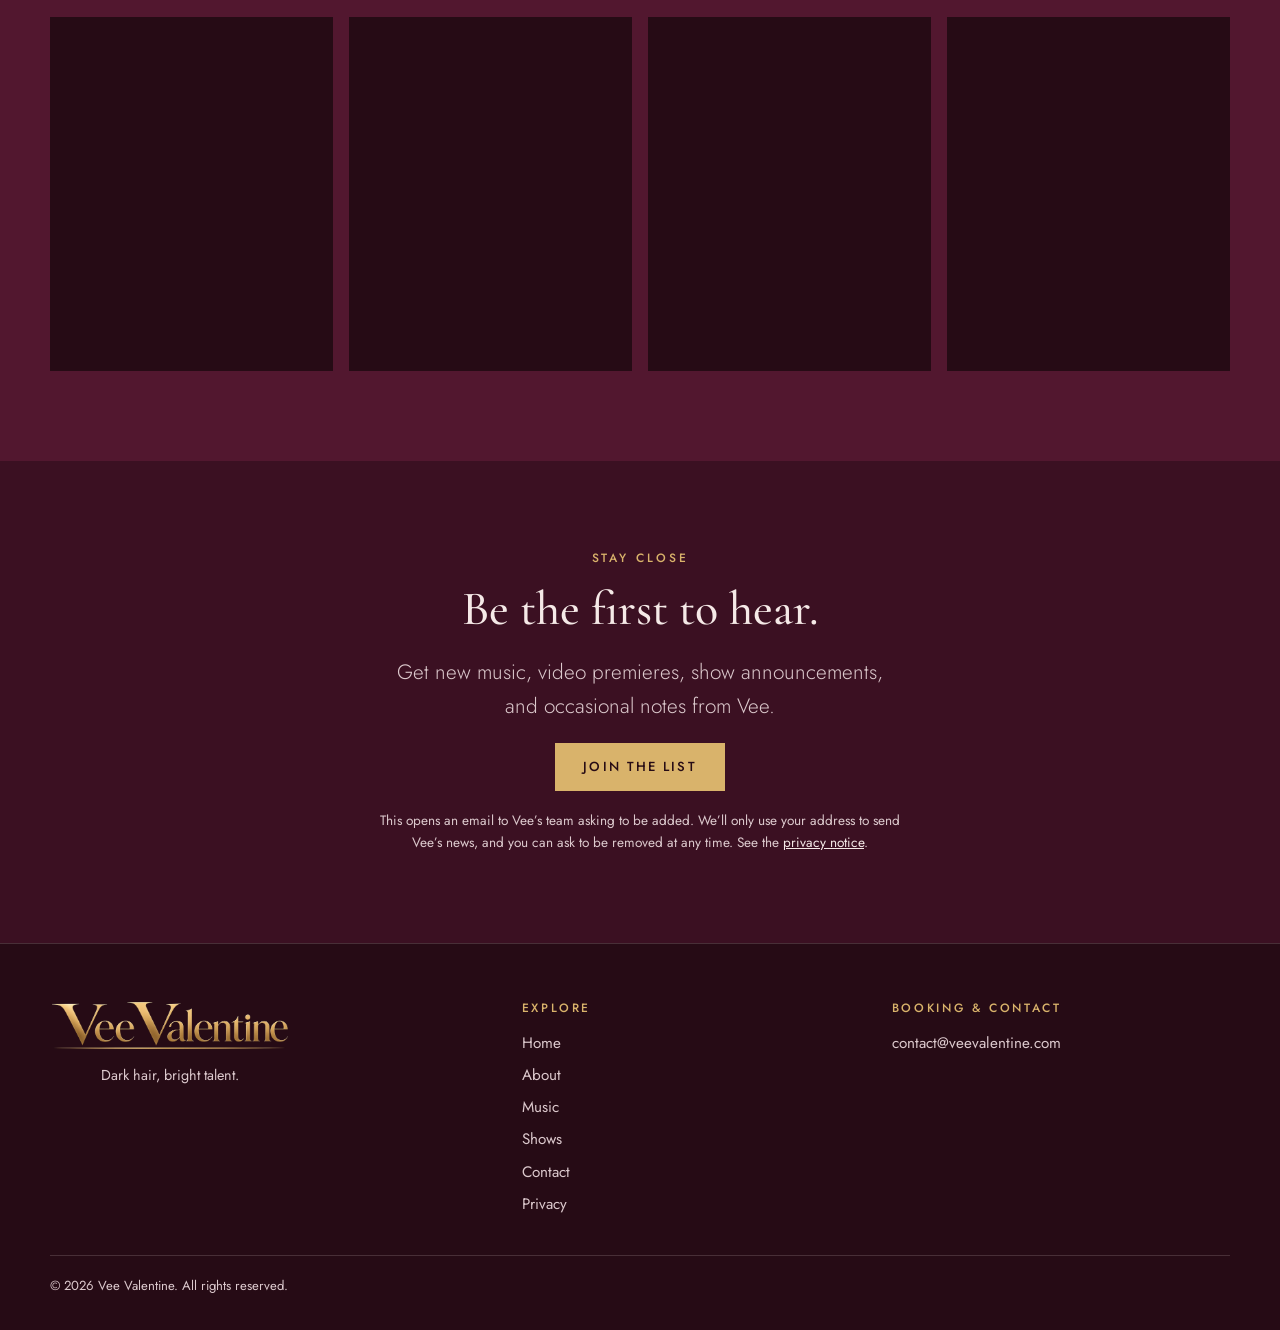
==== commit 466140d9: "Player: remove 'In The Air' for now (three tracks)" ====
--- a/index.html
+++ b/index.html
@@ -52,26 +52,25 @@
 <p><a class="textlink" href="music.html">More about the music</a></p>
 <div class="player-wrap">
 <p class="eyebrow">Hear the samples</p>
-<div class="player" data-player data-title="In The Air">
+<div class="player" data-player data-title="Somebody&rsquo;s Gonna Get Hurt">
 <div class="deck" aria-hidden="true">
-<div class="platter"><div class="vinyl"><div class="label"><div><span>Vee Valentine</span><b class="label-title">In The Air</b></div></div></div></div>
+<div class="platter"><div class="vinyl"><div class="label"><div><span>Vee Valentine</span><b class="label-title">Somebody&rsquo;s Gonna Get Hurt</b></div></div></div></div>
 <div class="rest"></div>
 <div class="arm"><i></i></div>
 <div class="led"></div><div class="knob"></div>
 </div>
 <div class="controls">
-<button class="play" type="button" aria-label="Play In The Air"><span class="icon-play"></span><span class="icon-pause"></span></button>
-<div class="meta"><strong class="track-title">In The Air</strong><span class="track-credit">Written by Davis/Mizell &middot; Produced by Scott Davis</span></div>
-<div class="scrub"><input class="scrub-range" type="range" min="0" max="1000" value="0" step="1" aria-label="Seek within In The Air"><span class="time" aria-hidden="true">0:00 / 0:00</span></div>
+<button class="play" type="button" aria-label="Play Somebody&rsquo;s Gonna Get Hurt"><span class="icon-play"></span><span class="icon-pause"></span></button>
+<div class="meta"><strong class="track-title">Somebody&rsquo;s Gonna Get Hurt</strong><span class="track-credit">Written by Davis/Chan &middot; Produced by Scott Davis</span></div>
+<div class="scrub"><input class="scrub-range" type="range" min="0" max="1000" value="0" step="1" aria-label="Seek within Somebody&rsquo;s Gonna Get Hurt"><span class="time" aria-hidden="true">0:00 / 0:00</span></div>
 <ul class="tracklist" aria-label="Choose a track">
-<li><button type="button" data-src="audio/in-the-air-sample.mp3" data-title="In The Air" data-credit="Written by Davis/Mizell &middot; Produced by Scott Davis" aria-current="true"><span>01</span>In The Air</button></li>
-<li><button type="button" data-src="audio/somebodys-gonna-get-hurt-sample.mp3" data-title="Somebody&rsquo;s Gonna Get Hurt" data-credit="Written by Davis/Chan &middot; Produced by Scott Davis" aria-current="false"><span>02</span>Somebody&rsquo;s Gonna Get Hurt</button></li>
-<li><button type="button" data-src="audio/otherwise-sample.mp3" data-title="Otherwise" data-credit="Written and Produced by Scott Davis" aria-current="false"><span>03</span>Otherwise</button></li>
-<li><button type="button" data-src="audio/t-shirt-and-jeans-sample.mp3" data-title="T-Shirt And Jeans" data-credit="Written and Produced by Scott Davis" aria-current="false"><span>04</span>T-Shirt And Jeans</button></li>
+<li><button type="button" data-src="audio/somebodys-gonna-get-hurt-sample.mp3" data-title="Somebody&rsquo;s Gonna Get Hurt" data-credit="Written by Davis/Chan &middot; Produced by Scott Davis" aria-current="true"><span>01</span>Somebody&rsquo;s Gonna Get Hurt</button></li>
+<li><button type="button" data-src="audio/otherwise-sample.mp3" data-title="Otherwise" data-credit="Written and Produced by Scott Davis" aria-current="false"><span>02</span>Otherwise</button></li>
+<li><button type="button" data-src="audio/t-shirt-and-jeans-sample.mp3" data-title="T-Shirt And Jeans" data-credit="Written and Produced by Scott Davis" aria-current="false"><span>03</span>T-Shirt And Jeans</button></li>
 </ul>
 </div>
-<audio controls preload="metadata" src="audio/in-the-air-sample.mp3">Your browser does not support audio playback.</audio>
-<noscript><p class="fineprint">Also: <a href="audio/somebodys-gonna-get-hurt-sample.mp3">Somebody&rsquo;s Gonna Get Hurt</a>, <a href="audio/otherwise-sample.mp3">Otherwise</a>, <a href="audio/t-shirt-and-jeans-sample.mp3">T-Shirt And Jeans</a></p></noscript>
+<audio controls preload="metadata" src="audio/somebodys-gonna-get-hurt-sample.mp3">Your browser does not support audio playback.</audio>
+<noscript><p class="fineprint">Also: <a href="audio/otherwise-sample.mp3">Otherwise</a>, <a href="audio/t-shirt-and-jeans-sample.mp3">T-Shirt And Jeans</a></p></noscript>
 </div>
 </div>
 <!-- FEATURED RELEASE (future): replace this section with the .release layout from music.html
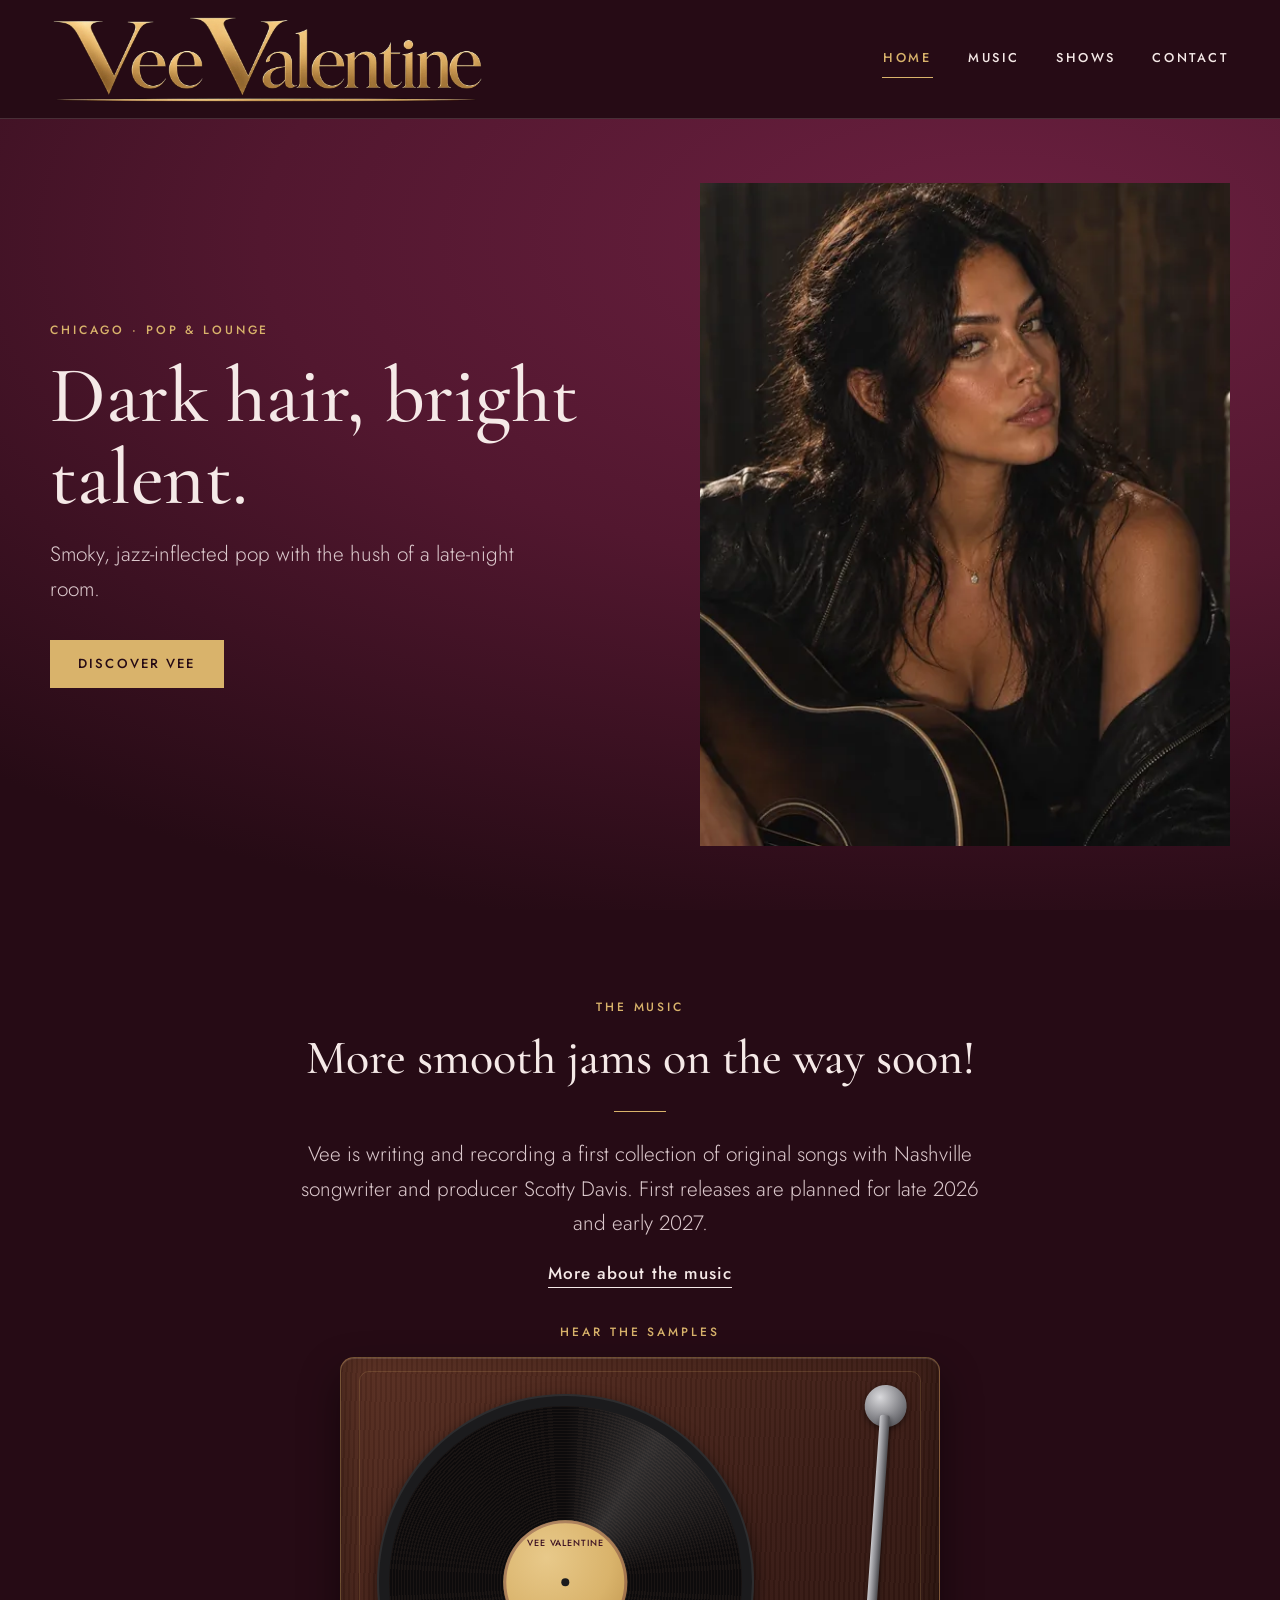
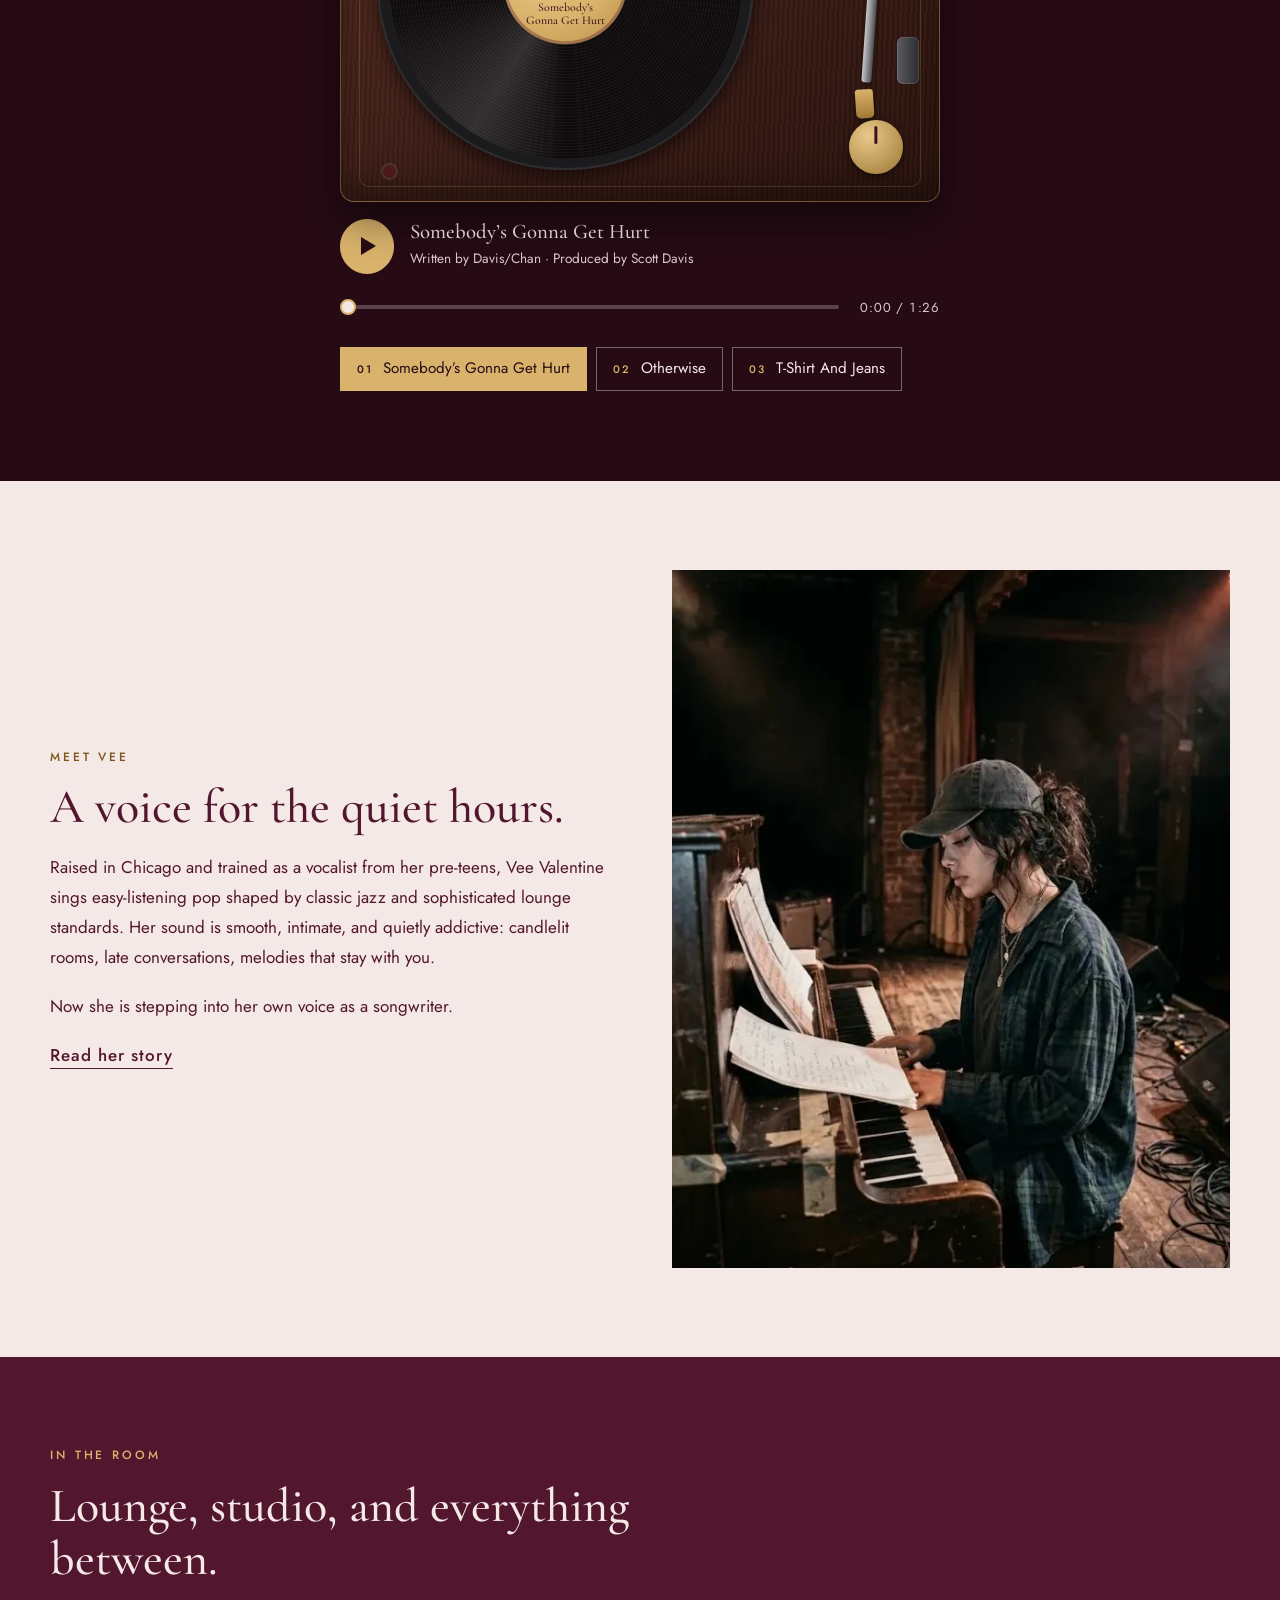
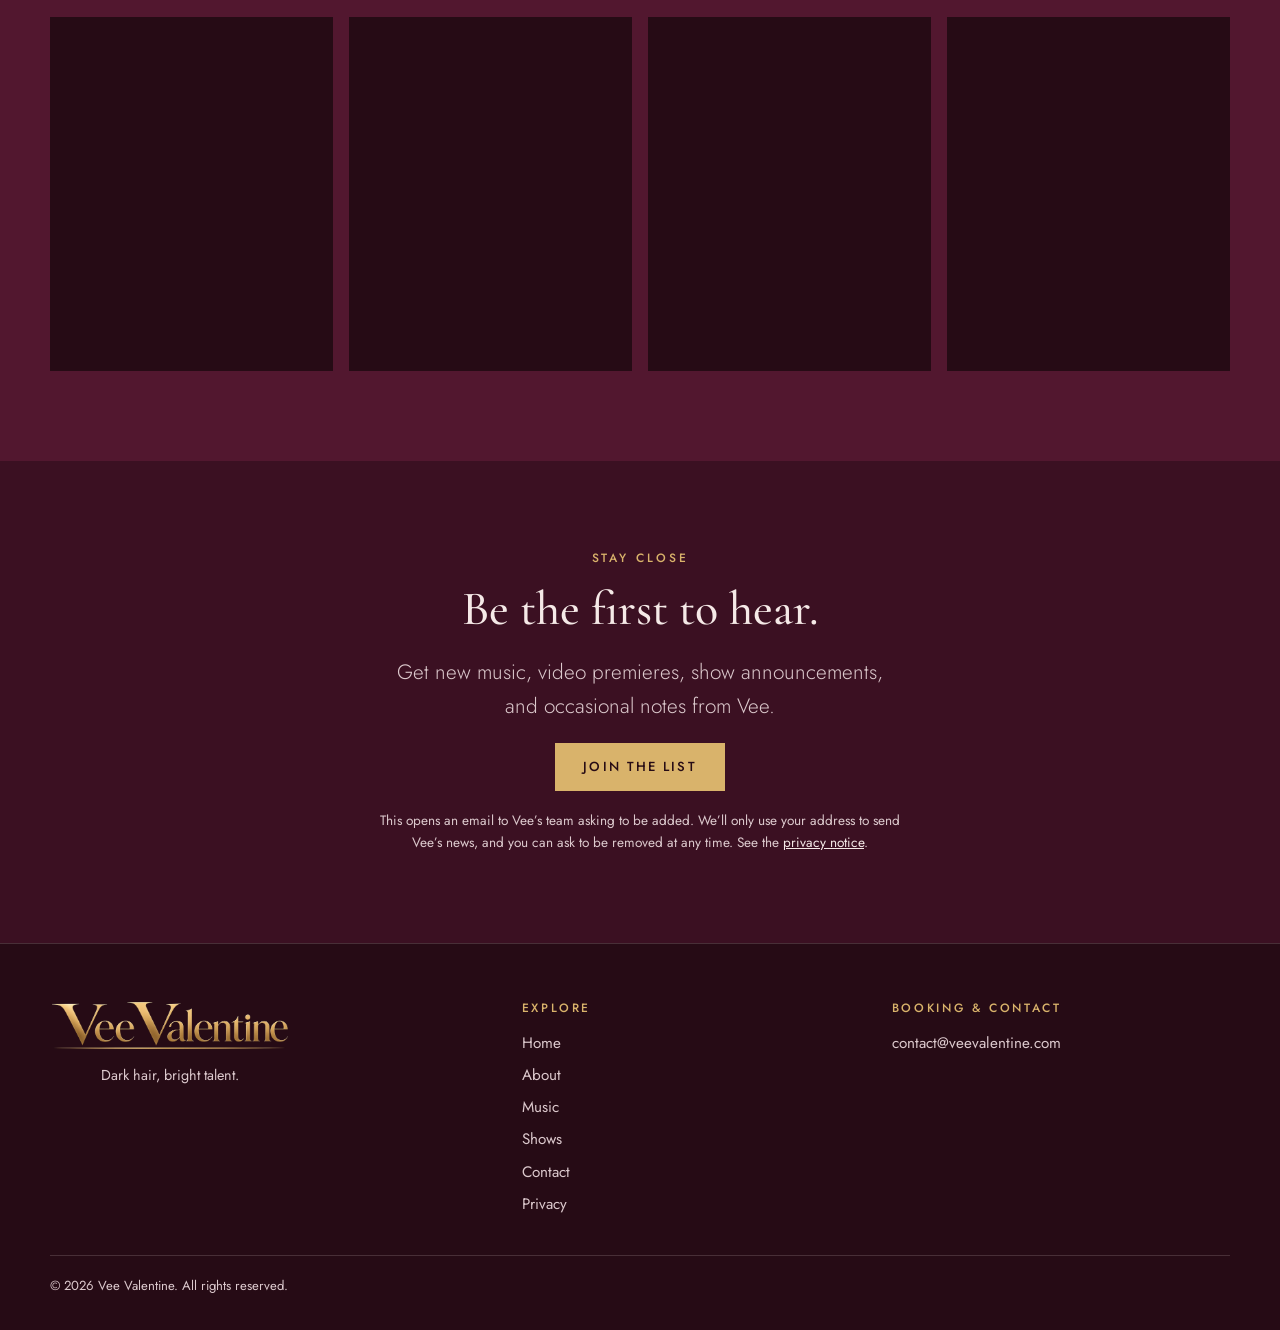
==== commit de7c5150: "About page: new guitar photo replaces the piano photo" ====
--- a/index.html
+++ b/index.html
@@ -19,7 +19,7 @@
 <meta property="og:image:height" content="630">
 <meta property="og:image:alt" content="Vee Valentine wordmark beside a portrait of the artist at a vintage microphone">
 <meta name="twitter:card" content="summary_large_image">
-<link rel="stylesheet" href="style.css?v=42">
+<link rel="stylesheet" href="style.css?v=44">
 <script type="application/ld+json">{"@context":"https://schema.org","@type":"MusicGroup","name":"Vee Valentine","url":"https://veevalentine.com/","description":"Chicago vocalist blending classic jazz and lounge influences with modern pop.","genre":["Pop","Jazz","Lounge"],"image":"https://veevalentine.com/images/og-vee-valentine.jpg"}</script>
 </head>
 <body>
--- a/style.css
+++ b/style.css
@@ -255,3 +255,6 @@
 /* Long track titles: smaller label type so it stays inside the label */
 .player.is-long .label b{font-size:clamp(.4rem,1.45vw,.74rem);line-height:1.08}
 .player .tracklist button span{min-width:1.4em}
+
+/* About page photo: landscape source cropped to the portrait frame, keeping Vee and the guitar */
+.split img.crop-guitar{object-position:38% 50%}
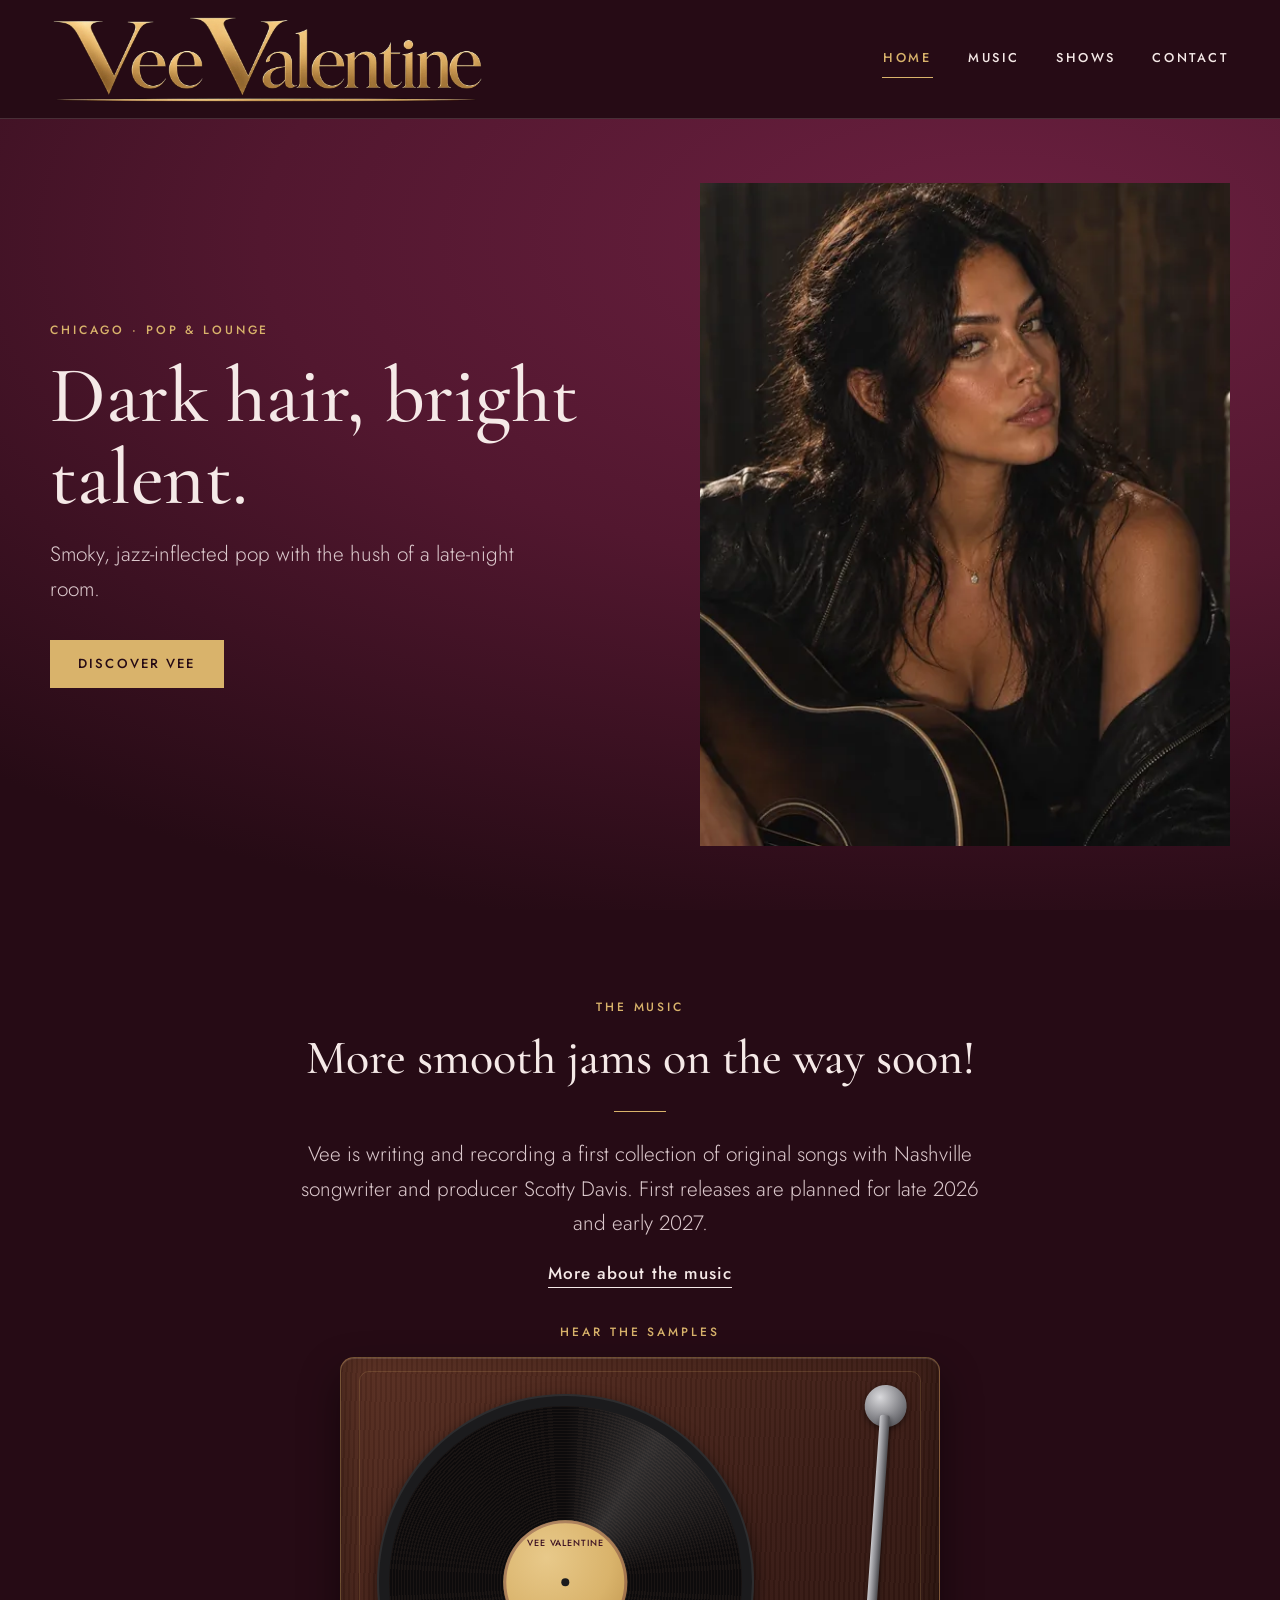
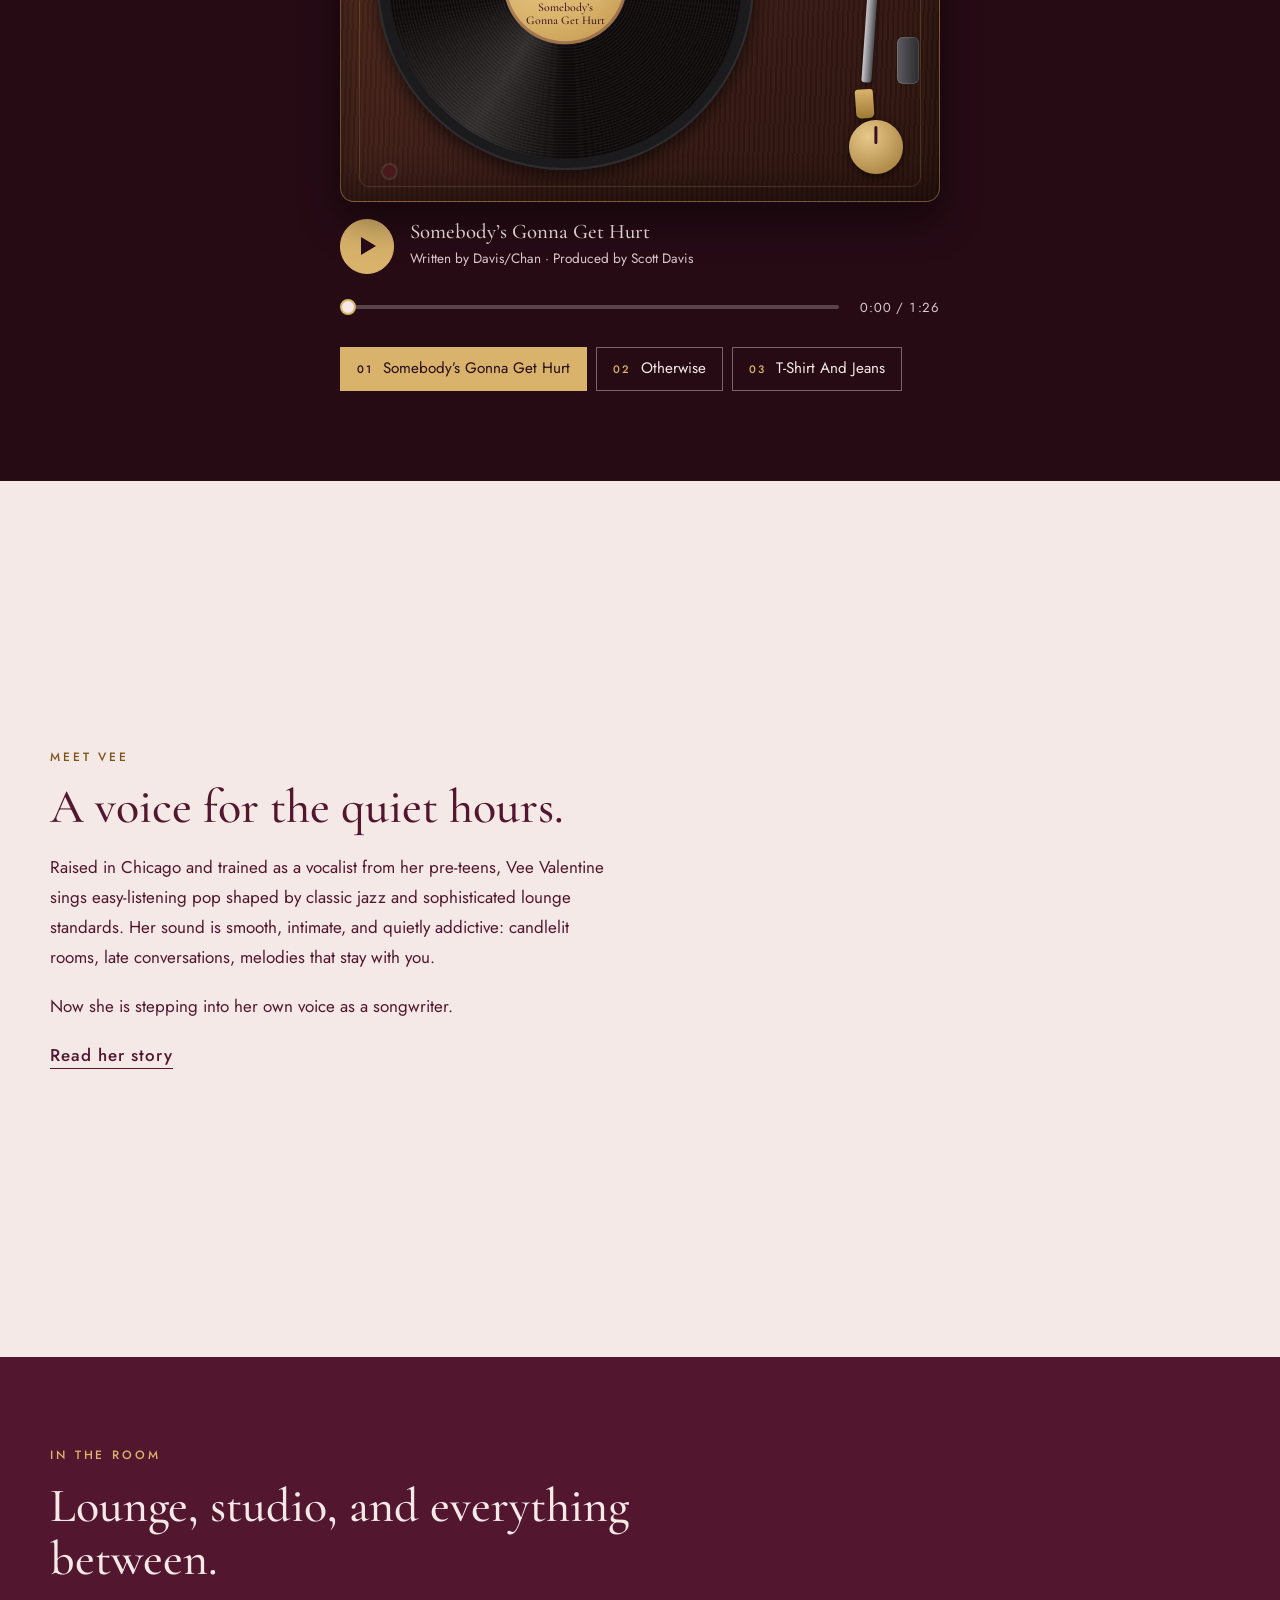
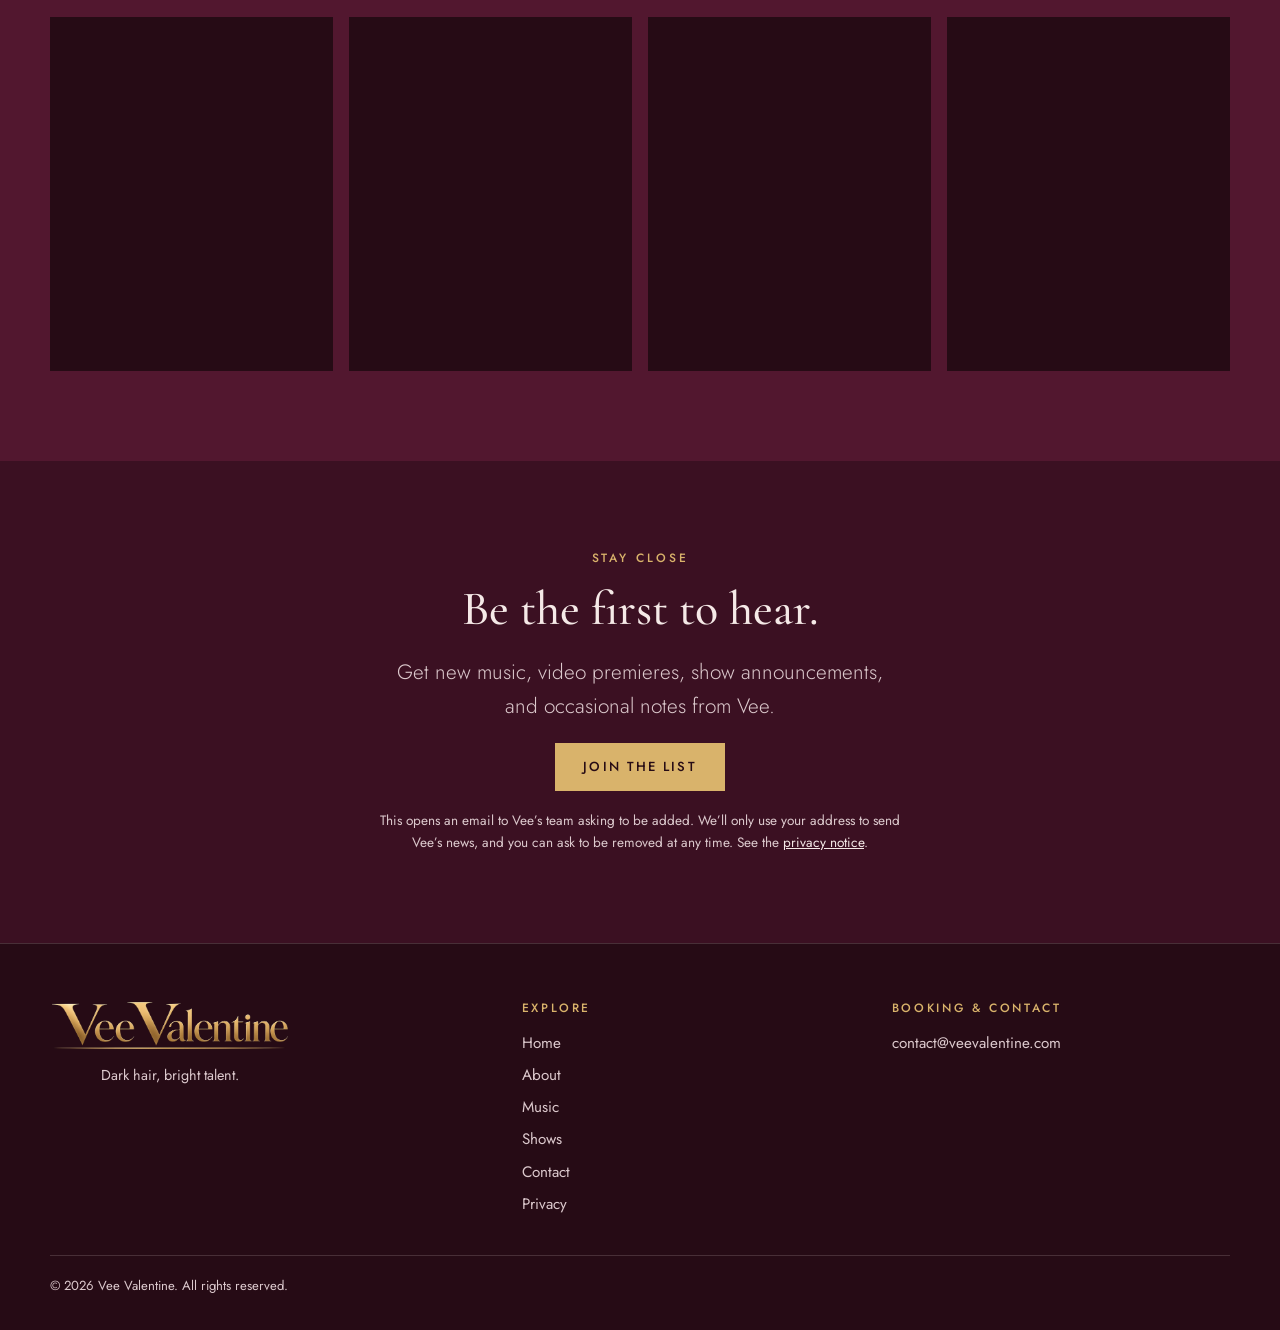
==== commit 46390b9d: "Gallery: replace third photo with new studio photo (metadata-free)" ====
--- a/index.html
+++ b/index.html
@@ -97,7 +97,7 @@
 <div class="gallery">
 <a class="thumb" href="images/web/portrait-full.webp" data-lightbox><img src="images/web/portrait-full.webp" srcset="images/web/portrait-640.webp 640w, images/web/portrait-full.webp 1024w" sizes="(max-width:899px) 46vw, 22vw" width="1024" height="1536" alt="Vee headshot" loading="lazy" decoding="async"></a>
 <a class="thumb" href="images/web/booth-full.webp" data-lightbox><img src="images/web/booth-full.webp" srcset="images/web/booth-640.webp 640w, images/web/booth-full.webp 896w" sizes="(max-width:899px) 46vw, 22vw" width="896" height="1181" alt="Vee in the studio" loading="lazy" decoding="async"></a>
-<a class="thumb" href="images/web/studio-full.webp" data-lightbox><img src="images/web/studio-full.webp" srcset="images/web/studio-640.webp 640w, images/web/studio-full.webp 1024w" sizes="(max-width:899px) 46vw, 22vw" width="1024" height="1535" alt="Vee recording demos" loading="lazy" decoding="async"></a>
+<a class="thumb" href="images/web/studio2-full.webp" data-lightbox><img src="images/web/studio2-full.webp" srcset="images/web/studio2-640.webp 640w, images/web/studio2-full.webp 896w" sizes="(max-width:899px) 46vw, 22vw" width="896" height="1196" alt="Vee recording demos" loading="lazy" decoding="async"></a>
 <a class="thumb" href="images/web/group-full.webp" data-lightbox><img src="images/web/group-full.webp" srcset="images/web/group-640.webp 640w, images/web/group-full.webp 1086w" sizes="(max-width:899px) 46vw, 22vw" width="1086" height="1448" alt="Vee in Nashville with her band (The Honey Makers)" loading="lazy" decoding="async"></a>
 </div>
 </div>
